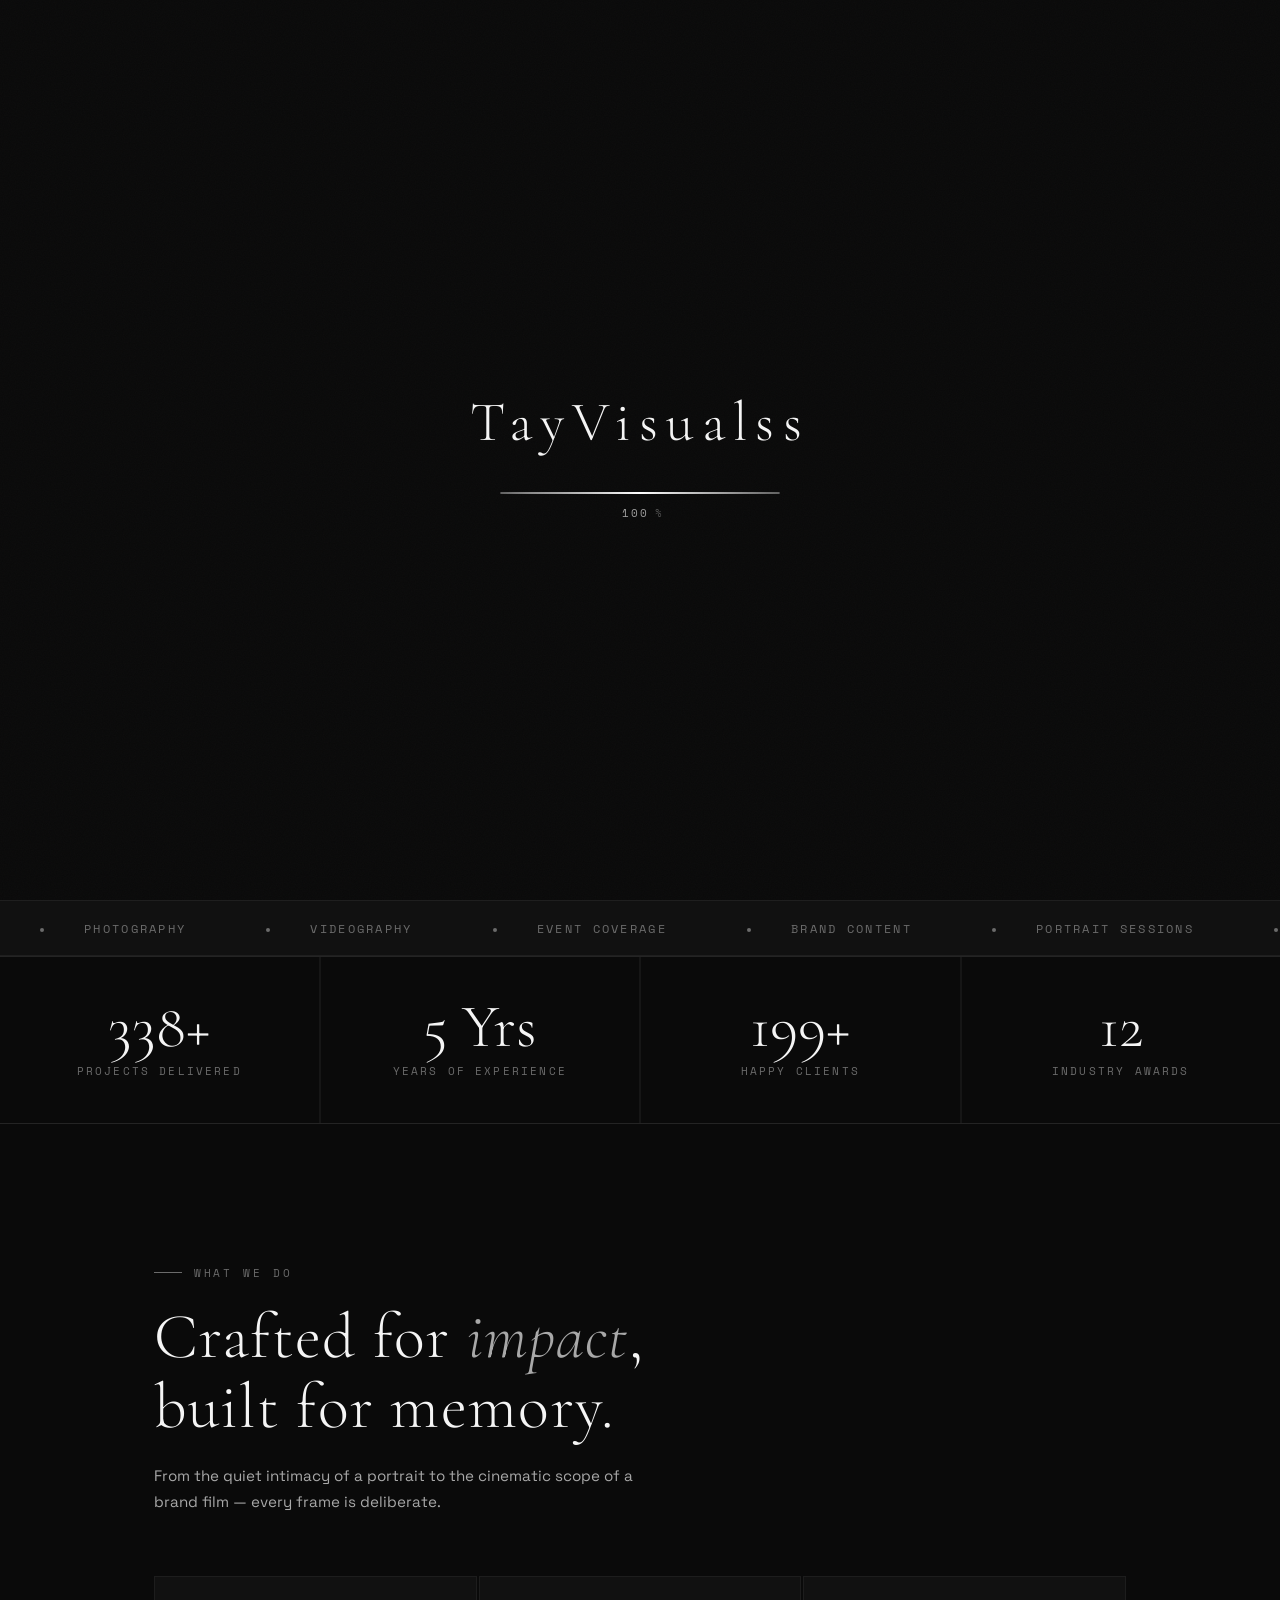
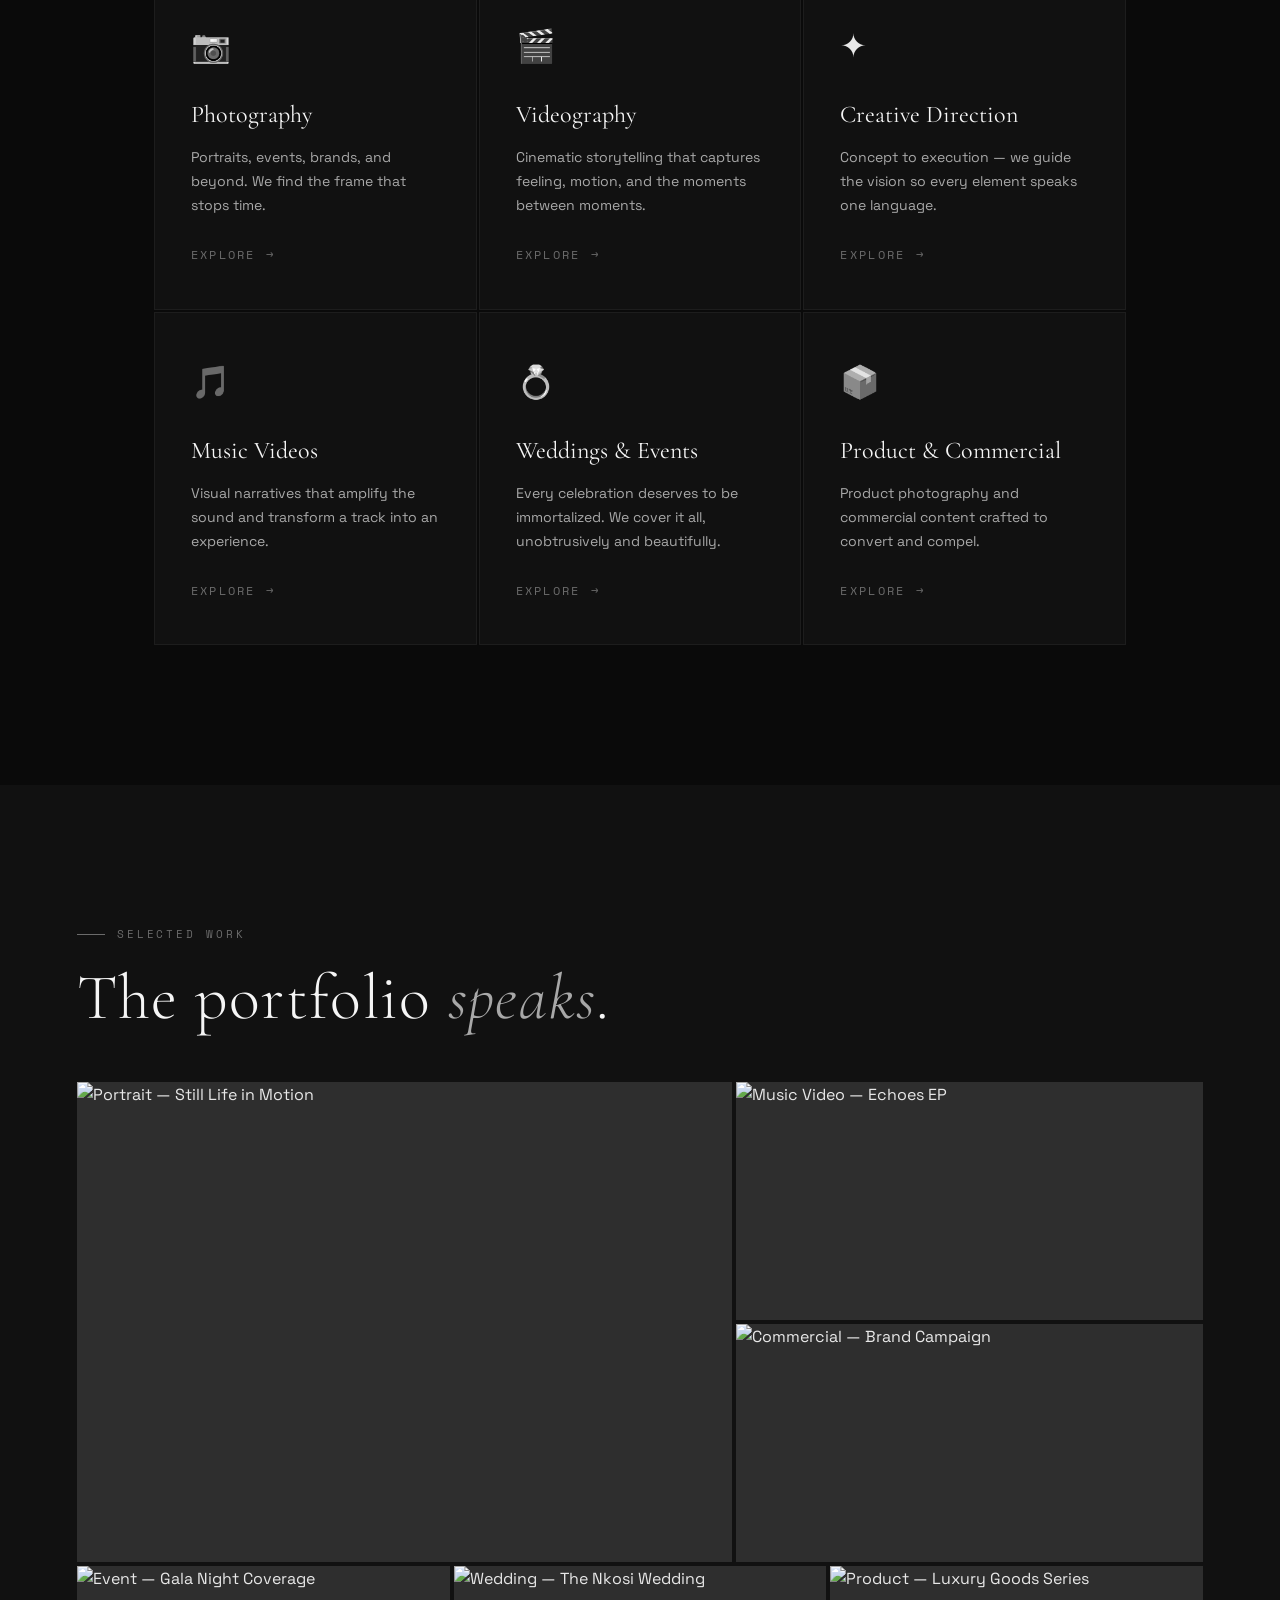
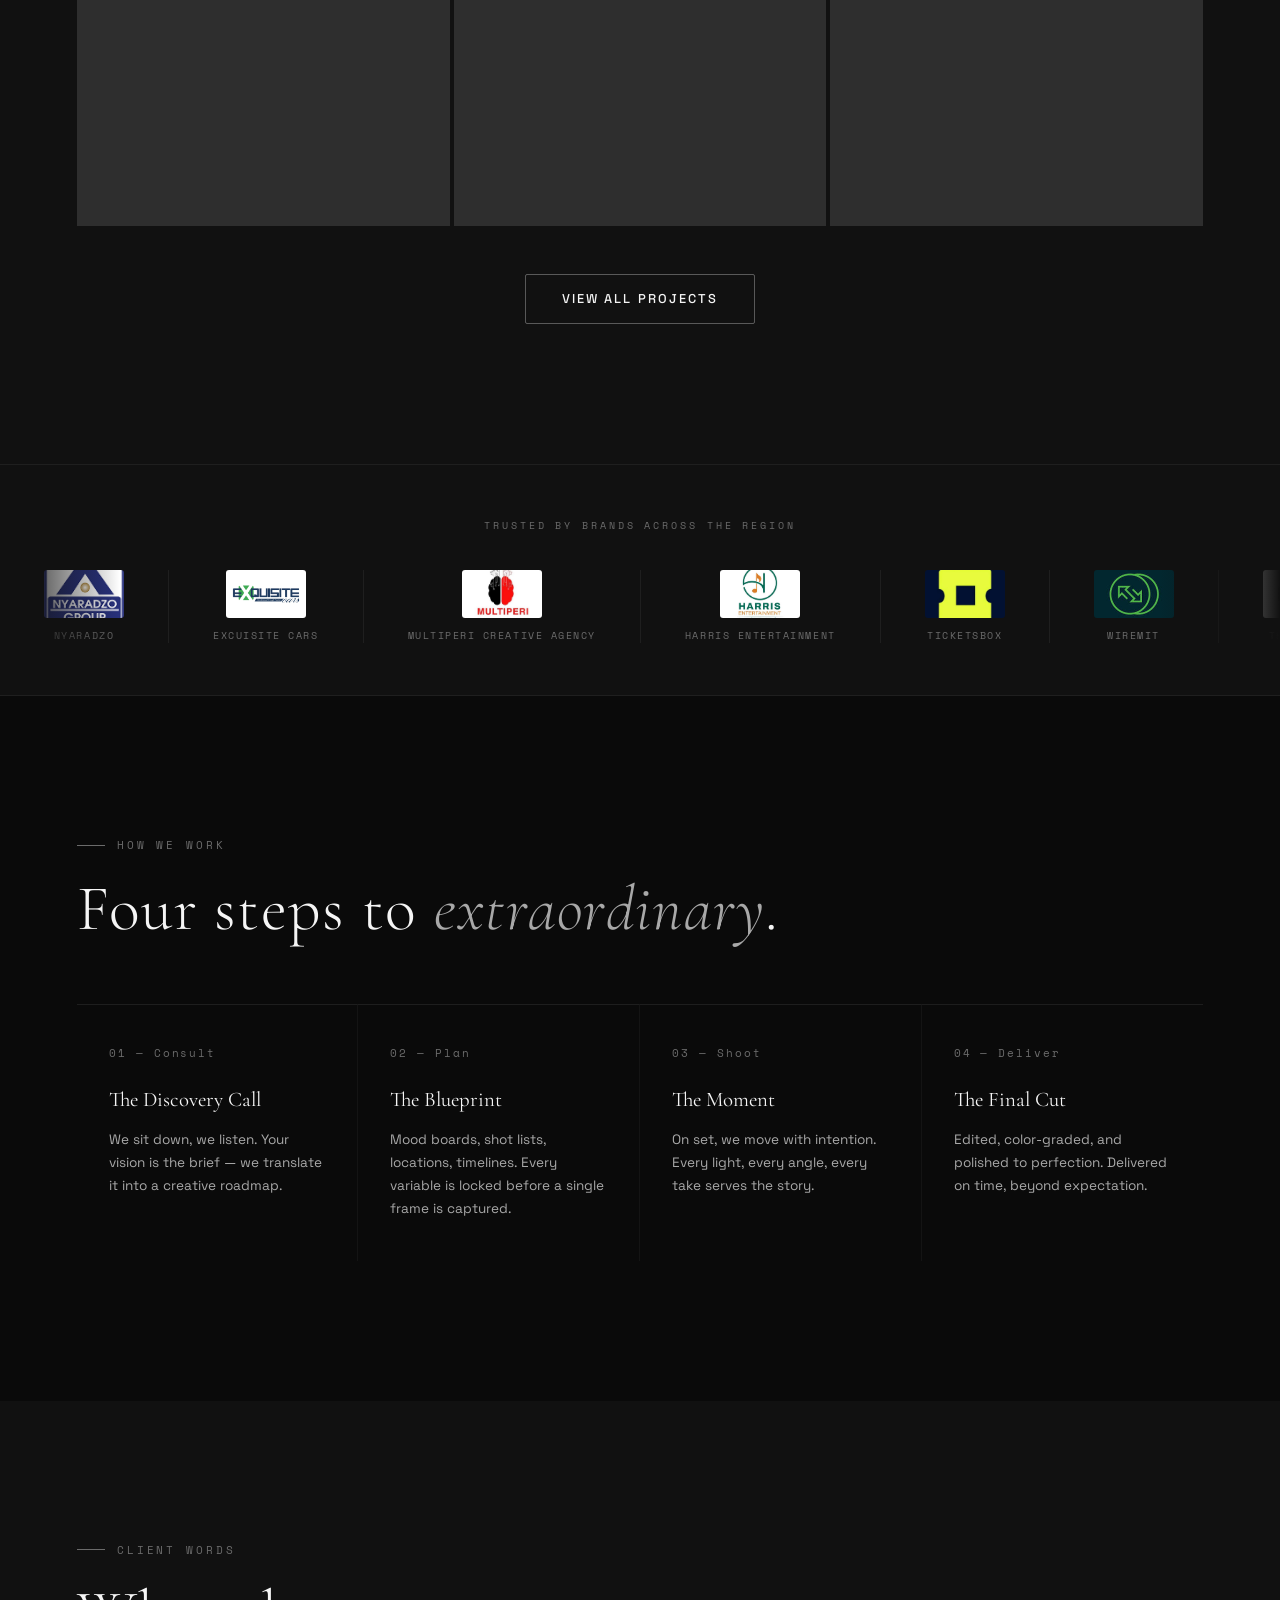
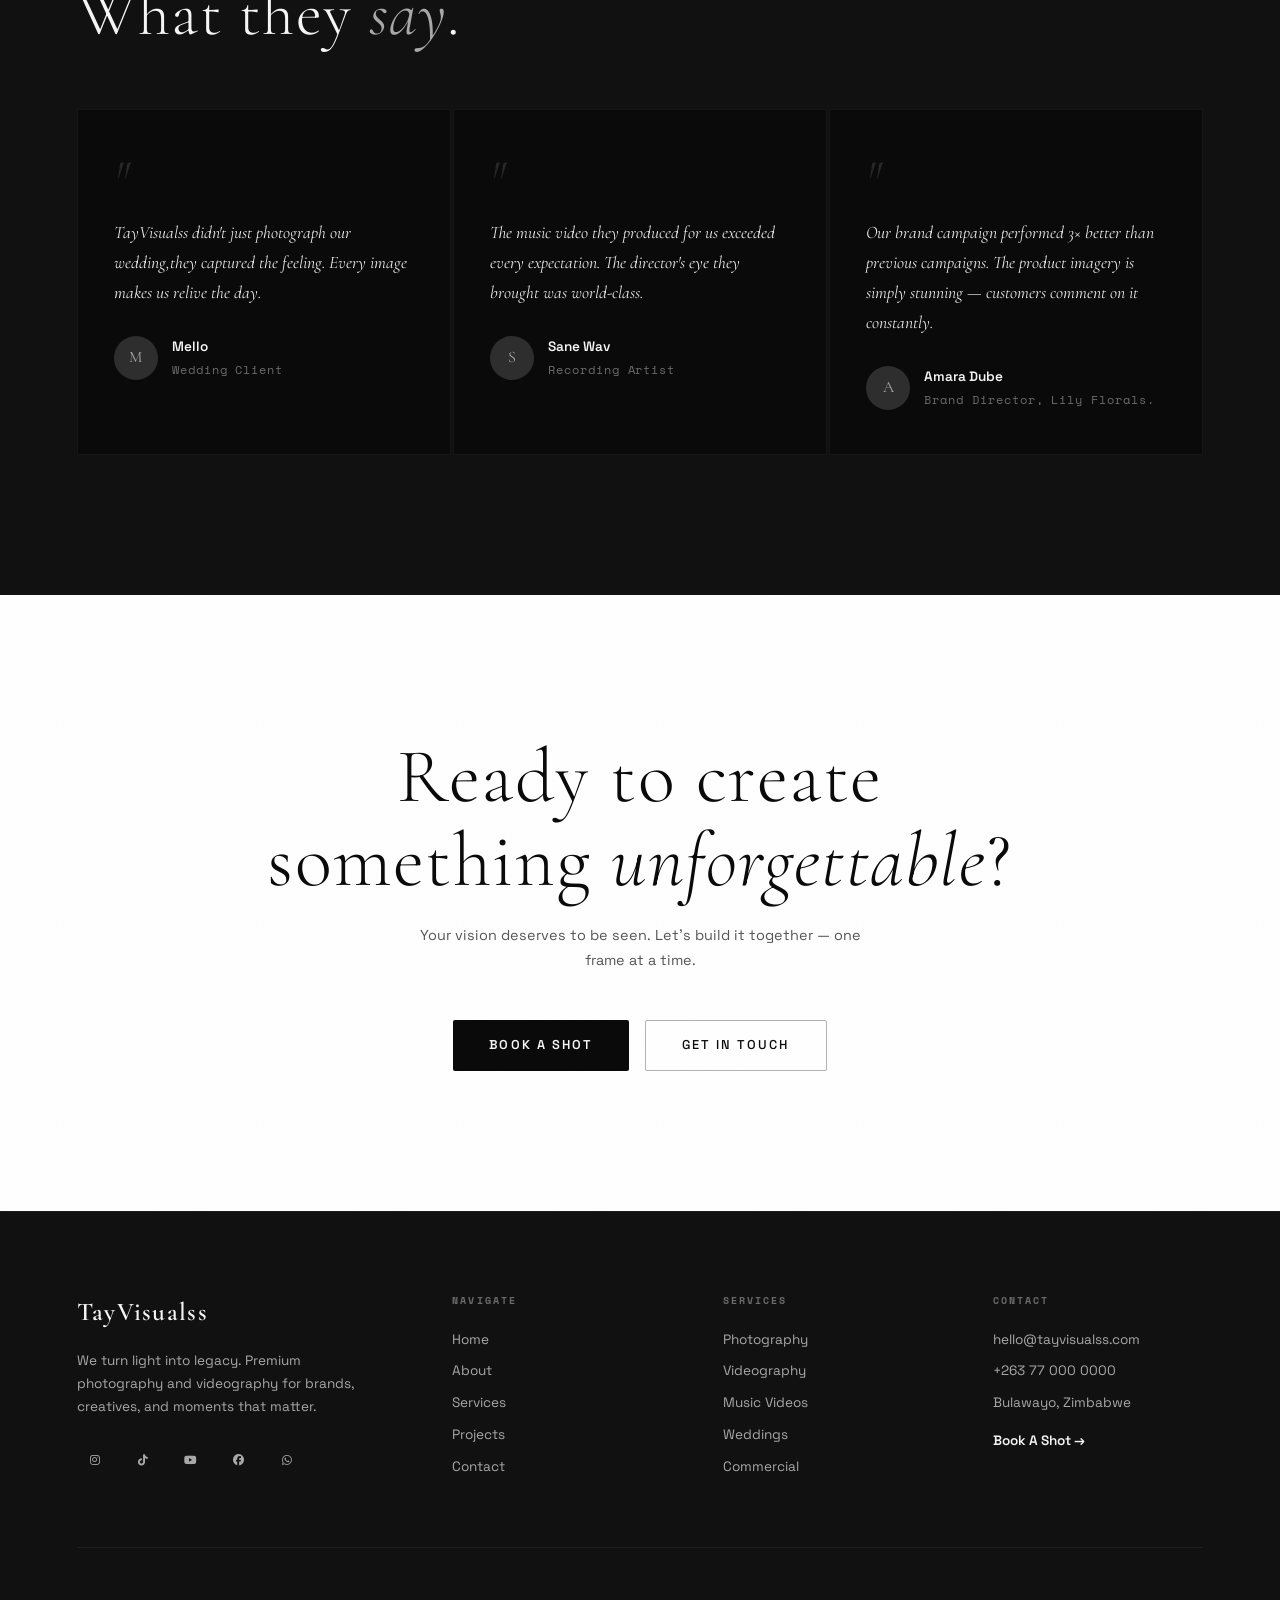
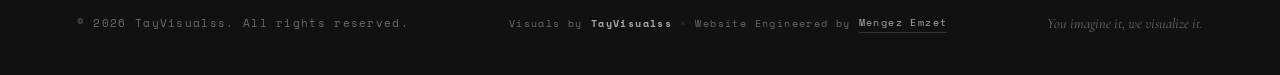
==== tayvisualss/index.html @ 7492e8b9 "Initial Website Upload" ====
<!DOCTYPE html>
<html lang="en">
<head>
  <meta charset="UTF-8" />
  <meta name="viewport" content="width=device-width, initial-scale=1.0, maximum-scale=1.0, user-scalable=no" />
  <meta name="description" content="TayVisualss — Premium photography & videography. We visualize the stories you imagine." />
  <title>TayVisualss — Photography & Videography</title>
  <link rel="stylesheet" href="https://cdnjs.cloudflare.com/ajax/libs/font-awesome/6.5.0/css/all.min.css" />
  <link rel="stylesheet" href="style.css">
  <link rel="icon" href="assets/logo.jpeg">
</head>
<body>

<!-- ════════════════════════════════════════════════
     PAGE LOADER
════════════════════════════════════════════════ -->
<div id="page-loader">
  <div class="loader-logo">TayVisualss</div>
  <div class="loader-bar-wrapper">
    <div class="loader-bar">
      <div class="loader-bar-progress"></div>
    </div>
    <div class="loader-percentage">
      <span id="loader-percent">0</span>%
    </div>
  </div>
</div>

<!-- PAGE TRANSITION CURTAIN -->
<div class="page-transition"></div>

<!-- ════════════════════════════════════════════════
     CUSTOM CURSOR
════════════════════════════════════════════════ -->
<div class="cursor-dot"></div>
<div class="cursor-ring"></div>

<!-- ════════════════════════════════════════════════
     MOBILE MENU OVERLAY
════════════════════════════════════════════════ -->
<div class="mobile-menu-overlay"></div>

<!-- ════════════════════════════════════════════════
     MOBILE MENU
════════════════════════════════════════════════ -->
<nav class="mobile-menu">
  <ul class="mobile-nav-links">
    <li><a class="mobile-nav-link" href="index.html" data-page="home">Home</a></li>
    <li><a class="mobile-nav-link" href="about.html" data-page="about">About</a></li>
    <li><a class="mobile-nav-link" href="services.html" data-page="services">Services</a></li>
    <li><a class="mobile-nav-link" href="projects.html" data-page="projects">Projects</a></li>
    <li><a class="mobile-nav-link" href="contact.html" data-page="contact">Contact</a></li>
  </ul>
  <a class="mobile-nav-cta" href="book.html" data-page="book">Book A Shot</a>
  <p class="mobile-menu-footer">© 2026 TayVisualss</p>
</nav>

<!-- ════════════════════════════════════════════════
     NAVBAR
════════════════════════════════════════════════ -->
<header id="navbar">
  <div class="nav-inner">
    <a class="nav-brand" href="#" data-page="home">
      <!-- ─── PICTURE LOGO ────────────────────────────────── -->
      <div class="nav-logo-wrapper">
        <picture class="nav-logo-picture">
          <!-- WebP format (modern browsers) -->
          <source 
            srcset="assets/logo.jpeg" 
            type="image/webp"
          >
          <!-- PNG fallback -->
          <source 
            srcset="assets/logo.jpeg" 
            type="image/png"
          >
          <!-- SVG fallback (if you want to keep it) -->
          <img 
            src="assets/logo.jpeg" 
            alt="TayVisualss Logo" 
            class="nav-logo-img"
            width="40"
            height="40"
            loading="lazy"
          >
        </picture>
      </div>
      <span class="nav-name">TayVisualss</span>
    </a>

    <ul class="nav-links">
      <li><a class="nav-link active" href="index.html" data-page="home">Home</a></li>
      <li><a class="nav-link" href="about.html" data-page="about">About</a></li>
      <li><a class="nav-link" href="services.html" data-page="services">Services</a></li>
      <li><a class="nav-link" href="projects.html" data-page="projects">Projects</a></li>
      <li><a class="nav-link" href="contact.html" data-page="contact">Contact</a></li>
      <li><a class="nav-cta" href="book.html" data-page="book">Book A Shot</a></li>
    </ul>

    <button class="hamburger" aria-label="Menu">
      <span></span><span></span><span></span>
    </button>
  </div>
</header>

<!-- ════════════════════════════════════════════════
     PAGE: HOME
════════════════════════════════════════════════ -->
<main id="page-home" class="page active">

  <!-- HERO -->
<section class="hero">
  
  <!-- ─── VIDEO BACKGROUND ─────────────────────────── -->
  <div class="hero-video-bg">
    <video 
      autoplay 
      muted 
      loop 
      playsinline 
      preload="auto"
      poster="assets/hero-poster.jpg"
    >
      <source src="assets/hero-video.mp4" type="video/mp4">
      <source src="assets/hero-video.mp4" type="video/webm">
      <!-- Fallback message if video fails -->
      <p>Your browser doesn't support HTML5 video.</p>
    </video>
    <div class="hero-overlay"></div>
  </div>

  <!-- ─── CANVAS FALLBACK (hidden by default) ──────── -->
  <div class="hero-canvas-bg" style="display:none;">
    <canvas id="hero-canvas"></canvas>
  </div>

  <!-- ─── HERO CONTENT ──────────────────────────────── -->
  <div class="hero-content">
    <h1 class="hero-title hero-animate" style="opacity:0;transform:translateY(-30px);transition:opacity 0.9s cubic-bezier(.16,1,.3,1),transform 0.9s cubic-bezier(.16,1,.3,1)">
      TayVisualss
    </h1>

    <div class="hero-spacer hero-animate" style="opacity:0;transition:opacity 1s ease 0.3s">
      <div class="hero-spacer-line"></div>
    </div>

    <p class="hero-tagline hero-animate" style="opacity:0;transform:translateY(20px);transition:opacity 0.9s cubic-bezier(.16,1,.3,1) 0.45s,transform 0.9s cubic-bezier(.16,1,.3,1) 0.45s">
      You imagine it, we visualize it.
    </p>

    <p class="hero-sub hero-animate" style="opacity:0;transition:opacity 0.9s ease 0.6s">
      Photography · Videography · Creative Direction
    </p>

    <div class="hero-cta-group hero-animate" style="opacity:0;transform:translateY(16px);transition:opacity 0.9s ease 0.75s,transform 0.9s ease 0.75s">
      <a class="btn-primary" href="#" data-page="book">
        <span>Book A Shot</span>
        <span>→</span>
      </a>
      <a class="btn-secondary" href="#" data-page="projects">View Work</a>
    </div>
  </div>
</section>


  <!-- TICKER -->
  <div class="ticker-wrap">
    <div class="ticker-track">
      <span class="ticker-item"><span class="dot"></span>Photography</span>
      <span class="ticker-item"><span class="dot"></span>Videography</span>
      <span class="ticker-item"><span class="dot"></span>Event Coverage</span>
      <span class="ticker-item"><span class="dot"></span>Brand Content</span>
      <span class="ticker-item"><span class="dot"></span>Portrait Sessions</span>
      <span class="ticker-item"><span class="dot"></span>Commercial Shoots</span>
      <span class="ticker-item"><span class="dot"></span>Wedding Films</span>
      <span class="ticker-item"><span class="dot"></span>Music Videos</span>
      <span class="ticker-item"><span class="dot"></span>Documentary</span>
      <span class="ticker-item"><span class="dot"></span>Product Photography</span>
    </div>
  </div>

  <!-- STATS -->
  <div class="stats-strip">
    <div class="stat-item reveal from-bottom">
      <span class="stat-number" data-count="340" data-suffix="+">0</span>
      <span class="stat-label">Projects Delivered</span>
    </div>
    <div class="stat-item reveal from-bottom reveal-delay-1">
      <span class="stat-number" data-count="5" data-suffix=" Yrs">0</span>
      <span class="stat-label">Years of Experience</span>
    </div>
    <div class="stat-item reveal from-bottom reveal-delay-2">
      <span class="stat-number" data-count="200" data-suffix="+">0</span>
      <span class="stat-label">Happy Clients</span>
    </div>
    <div class="stat-item reveal from-bottom reveal-delay-3">
      <span class="stat-number" data-count="12" data-suffix="">0</span>
      <span class="stat-label">Industry Awards</span>
    </div>
  </div>

  <!-- SERVICES PREVIEW -->
  <div class="section-full" style="background:var(--black);padding-top:var(--section-pad);padding-bottom:var(--section-pad)">
    <div class="section" style="padding-top:0;padding-bottom:0">
      <div class="reveal from-left">
        <span class="section-label">What We Do</span>
        <h2 class="section-title">Crafted for <em>impact</em>,<br>built for memory.</h2>
        <p class="section-desc">From the quiet intimacy of a portrait to the cinematic scope of a brand film — every frame is deliberate.</p>
      </div>

      <div class="services-preview-grid" style="margin-top:60px">
        <div class="service-card reveal from-left">
          <span class="service-card-icon">📷</span>
          <h3 class="service-card-title">Photography</h3>
          <p class="service-card-desc">Portraits, events, brands, and beyond. We find the frame that stops time.</p>
          <a href="services.html"><div class="service-card-arrow">Explore <span>→</span></div></a>
        </div>
        <div class="service-card reveal from-bottom reveal-delay-1">
          <span class="service-card-icon">🎬</span>
          <h3 class="service-card-title">Videography</h3>
          <p class="service-card-desc">Cinematic storytelling that captures feeling, motion, and the moments between moments.</p>
          <a href="services.html"><div class="service-card-arrow">Explore <span>→</span></div></a>
        </div>
        <div class="service-card reveal from-right reveal-delay-2">
          <span class="service-card-icon">✦</span>
          <h3 class="service-card-title">Creative Direction</h3>
          <p class="service-card-desc">Concept to execution — we guide the vision so every element speaks one language.</p>
          <a href="services.html"><div class="service-card-arrow">Explore <span>→</span></div></a>
        </div>
        <div class="service-card reveal from-left reveal-delay-1">
          <span class="service-card-icon">🎵</span>
          <h3 class="service-card-title">Music Videos</h3>
          <p class="service-card-desc">Visual narratives that amplify the sound and transform a track into an experience.</p>
          <a href="services.html"><div class="service-card-arrow">Explore <span>→</span></div></a>
        </div>
        <div class="service-card reveal from-bottom reveal-delay-2">
          <span class="service-card-icon">💍</span>
          <h3 class="service-card-title">Weddings & Events</h3>
          <p class="service-card-desc">Every celebration deserves to be immortalized. We cover it all, unobtrusively and beautifully.</p>
          <a href="services.html"><div class="service-card-arrow">Explore <span>→</span></div></a>
        </div>
        <div class="service-card reveal from-right reveal-delay-3">
          <span class="service-card-icon">📦</span>
          <h3 class="service-card-title">Product & Commercial</h3>
          <p class="service-card-desc">Product photography and commercial content crafted to convert and compel.</p>
          <div class="service-card-arrow">Explore <span>→</span></div>
        </div>
      </div>
    </div>
  </div>



  <div class="section-full" style="padding:var(--section-pad) clamp(20px,6vw,80px);background:var(--off-black)">
    <div style="max-width:1400px;margin:0 auto">
      <div class="reveal from-left">
        <span class="section-label">Selected Work</span>
        <h2 class="section-title">The portfolio <em>speaks</em>.</h2>
      </div>
      <div class="work-grid reveal from-bottom" style="margin-top:48px">
 
        <!-- 1 — LARGE hero item: Portrait -->
        <div class="work-item">
          <img
            class="work-img"
            src="https://images.unsplash.com/photo-1531746020798-e6953c6e8e04?w=1200&q=80&auto=format&fit=crop"
            alt="Portrait — Still Life in Motion"
            loading="lazy"
          />
          <div class="work-item-overlay"></div>
          <div class="work-item-info">
            <div class="work-item-cat">Portrait · 2024</div>
            <div class="work-item-title">Still Life in Motion</div>
          </div>
        </div>
 
        <!-- 2 — Music / cinematic mood -->
        <div class="work-item">
          <img
            class="work-img"
            src="https://images.unsplash.com/photo-1493225457124-a3eb161ffa5f?w=900&q=80&auto=format&fit=crop"
            alt="Music Video — Echoes EP"
            loading="lazy"
          />
          <div class="work-item-overlay"></div>
          <div class="work-item-info">
            <div class="work-item-cat">Music Video · 2024</div>
            <div class="work-item-title">Echoes EP</div>
          </div>
        </div>
 
        <!-- 3 — Commercial / fashion -->
        <div class="work-item">
          <img
            class="work-img"
            src="https://images.unsplash.com/photo-1558618666-fcd25c85cd64?w=900&q=80&auto=format&fit=crop"
            alt="Commercial — Brand Campaign"
            loading="lazy"
          />
          <div class="work-item-overlay"></div>
          <div class="work-item-info">
            <div class="work-item-cat">Commercial · 2024</div>
            <div class="work-item-title">Brand Campaign</div>
          </div>
        </div>
 
        <!-- 4 — Event / gala -->
        <div class="work-item">
          <img
            class="work-img"
            src="https://images.unsplash.com/photo-1540575467063-178a50c2df87?w=900&q=80&auto=format&fit=crop"
            alt="Event — Gala Night Coverage"
            loading="lazy"
          />
          <div class="work-item-overlay"></div>
          <div class="work-item-info">
            <div class="work-item-cat">Event · 2024</div>
            <div class="work-item-title">Gala Night Coverage</div>
          </div>
        </div>
 
        <!-- 5 — Wedding -->
        <div class="work-item">
          <img
            class="work-img"
            src="https://images.unsplash.com/photo-1519741497674-611481863552?w=900&q=80&auto=format&fit=crop"
            alt="Wedding — The Nkosi Wedding"
            loading="lazy"
          />
          <div class="work-item-overlay"></div>
          <div class="work-item-info">
            <div class="work-item-cat">Wedding · 2024</div>
            <div class="work-item-title">The Nkosi Wedding</div>
          </div>
        </div>
 
        <!-- 6 — Product / luxury -->
        <div class="work-item">
          <img
            class="work-img"
            src="https://images.unsplash.com/photo-1523275335684-37898b6baf30?w=900&q=80&auto=format&fit=crop"
            alt="Product — Luxury Goods Series"
            loading="lazy"
          />
          <div class="work-item-overlay"></div>
          <div class="work-item-info">
            <div class="work-item-cat">Product · 2025</div>
            <div class="work-item-title">Luxury Goods Series</div>
          </div>
        </div>
 
      </div>
      <div style="text-align:center;margin-top:48px" class="reveal from-bottom">
        <a class="btn-secondary" href="#" data-page="projects">View All Projects</a>
      </div>
    </div>
  </div>

    <!-- BRANDS TICKER -->
    <div class="brands-section">
      <div class="brands-label reveal from-top">Trusted by brands across the region</div>
      <div class="brands-ticker-wrap">
        <!-- fade edges -->
        <div class="brands-fade brands-fade-left"></div>
        <div class="brands-fade brands-fade-right"></div>
        <div class="brands-ticker-track" id="brands-track">
          <!-- Brand 1 -->
          <div class="brand-item">
            <img src="images/nyaradzo.png" alt="Brand 1" class="brand-img" />
            <span class="brand-name">NYARADZO</span>
          </div>
          <!-- Brand 2 -->
          <div class="brand-item">
            <img src="images/excuisite.png" alt="Brand 2" class="brand-img" />
            <span class="brand-name">EXCUISITE CARS</span>
          </div>
          <!-- Brand 3 -->
          <div class="brand-item">
            <img src="images/multiperi.jpeg" alt="Brand 3" class="brand-img" />
            <span class="brand-name">MULTIPERI CREATIVE AGENCY</span>
          </div>
          <!-- Brand 4 -->
          <div class="brand-item">
            <img src="images/harris.jpeg" alt="Brand 4" class="brand-img" />
            <span class="brand-name">HARRIS ENTERTAINMENT</span>
          </div>
          <!-- Brand 5 -->
          <div class="brand-item">
            <img src="images/ticketsbox.jpeg" alt="Brand 5" class="brand-img" />
            <span class="brand-name">TICKETSBOX</span>
          </div>
          <!-- Brand 6 -->
          <div class="brand-item">
            <img src="images/wiremit.jpeg" alt="Brand 6" class="brand-img" />
            <span class="brand-name">WIREMIT</span>
          </div>
          <!-- Brand 7 -->
          <div class="brand-item">
            <img src="images/milli.png" alt="Brand 7" class="brand-img" />
            <span class="brand-name">THE MILLI</span>
          </div>
          <!-- Brand 8 -->
          <div class="brand-item">
            <img src="images/ja dijo.jpeg" alt="Brand 8" class="brand-img" />
            <span class="brand-name">JA'DIJO</span>
          </div>
          <!-- Duplicate set for seamless loop -->
          <div class="brand-item">
            <img src="images/nyaradzo.png" alt="Brand 1" class="brand-img" />
            <span class="brand-name">NYARADZO</span>
          </div>
          <div class="brand-item">
            <img src="images/excuisite.png" alt="Brand 2" class="brand-img" />
            <span class="brand-name">EXCUISITE CARS</span>
          </div>
          <div class="brand-item">
            <img src="images/multiperi.jpeg" alt="Brand 3" class="brand-img" />
            <span class="brand-name">MULTIPERI CREATIVE AGENCY</span>
          </div>
          <div class="brand-item">
            <img src="images/harris.jpeg" alt="Brand 4" class="brand-img" />
            <span class="brand-name">HARRIS ENTERTAINMENT</span>
          </div>
          <div class="brand-item">
            <img src="images/ticketsbox.jpeg" alt="Brand 5" class="brand-img" />
            <span class="brand-name">TICKETSBOX</span>
          </div>
          <div class="brand-item">
            <img src="images/wiremit.jpeg" alt="Brand 6" class="brand-img" />
            <span class="brand-name">WIREMIT</span>
          </div>
          <div class="brand-item">
            <img src="images/milli.png" alt="Brand 7" class="brand-img" />
            <span class="brand-name">THE MILLI</span>
          </div>
          <div class="brand-item">
            <img src="images/ja dijo.jpeg" alt="Brand 8" class="brand-img" />
            <span class="brand-name">JA'DIJO</span>
          </div>
        </div>
      </div>
    </div>

  <!-- PROCESS -->
  <div class="section-full" style="background:var(--black);padding:var(--section-pad) clamp(20px,6vw,80px)">
    <div style="max-width:1400px;margin:0 auto">
      <div class="reveal from-top">
        <span class="section-label">How We Work</span>
        <h2 class="section-title">Four steps to <em>extraordinary</em>.</h2>
      </div>
      <div class="process-steps reveal from-bottom">
        <div class="process-step">
          <div class="process-step-num">01 — Consult</div>
          <h4 class="process-step-title">The Discovery Call</h4>
          <p class="process-step-desc">We sit down, we listen. Your vision is the brief — we translate it into a creative roadmap.</p>
        </div>
        <div class="process-step">
          <div class="process-step-num">02 — Plan</div>
          <h4 class="process-step-title">The Blueprint</h4>
          <p class="process-step-desc">Mood boards, shot lists, locations, timelines. Every variable is locked before a single frame is captured.</p>
        </div>
        <div class="process-step">
          <div class="process-step-num">03 — Shoot</div>
          <h4 class="process-step-title">The Moment</h4>
          <p class="process-step-desc">On set, we move with intention. Every light, every angle, every take serves the story.</p>
        </div>
        <div class="process-step">
          <div class="process-step-num">04 — Deliver</div>
          <h4 class="process-step-title">The Final Cut</h4>
          <p class="process-step-desc">Edited, color-graded, and polished to perfection. Delivered on time, beyond expectation.</p>
        </div>
      </div>
    </div>
  </div>

  <!-- TESTIMONIALS -->
  <div class="section-full testimonials-section" style="padding:var(--section-pad) clamp(20px,6vw,80px)">
    <div style="max-width:1400px;margin:0 auto">
      <div class="reveal from-right">
        <span class="section-label">Client Words</span>
        <h2 class="section-title">What they <em>say</em>.</h2>
      </div>
      <div class="testimonials-grid">
        <div class="testimonial-card reveal from-left">
          <div class="testimonial-quote">"</div>
          <p class="testimonial-text">TayVisualss didn't just photograph our wedding,they captured the feeling. Every image makes us relive the day.</p>
          <div class="testimonial-author">
            <div class="testimonial-avatar">M</div>
            <div>
              <div class="testimonial-name">Mello</div>
              <div class="testimonial-role">Wedding Client</div>
            </div>
          </div>
        </div>
        <div class="testimonial-card reveal from-bottom reveal-delay-2">
          <div class="testimonial-quote">"</div>
          <p class="testimonial-text">The music video they produced for us exceeded every expectation. The director's eye they brought was world-class.</p>
          <div class="testimonial-author">
            <div class="testimonial-avatar">S</div>
            <div>
              <div class="testimonial-name">Sane Wav</div>
              <div class="testimonial-role">Recording Artist</div>
            </div>
          </div>
        </div>
        <div class="testimonial-card reveal from-right reveal-delay-1">
          <div class="testimonial-quote">"</div>
          <p class="testimonial-text">Our brand campaign performed 3× better than previous campaigns. The product imagery is simply stunning — customers comment on it constantly.</p>
          <div class="testimonial-author">
            <div class="testimonial-avatar">A</div>
            <div>
              <div class="testimonial-name">Amara Dube</div>
              <div class="testimonial-role">Brand Director, Lily Florals.</div>
            </div>
          </div>
        </div>
      </div>
    </div>
  </div>

  <!-- HOME CTA BAND -->
  <div class="cta-band">
    <div class="cta-band-grain"></div>
    <h2 class="cta-band-title reveal from-bottom">Ready to create something <em>unforgettable</em>?</h2>
    <p class="cta-band-sub reveal from-bottom reveal-delay-2">Your vision deserves to be seen. Let's build it together — one frame at a time.</p>
    <div class="cta-band-actions reveal from-bottom reveal-delay-3">
      <a class="btn-dark" href="#" data-page="book">Book A Shot</a>
      <a class="btn-outline-dark" href="#" data-page="contact">Get In Touch</a>
    </div>
  </div>

</main>

<!-- ════════════════════════════════════════════════
     FOOTER (shown on all pages)
════════════════════════════════════════════════ -->
<footer>
  <div class="footer-inner">
    <div class="footer-top">
      <div class="footer-brand">
        <span class="nav-name">TayVisualss</span>
        <p>We turn light into legacy. Premium photography and videography for brands, creatives, and moments that matter.</p>
        <div class="footer-social">
          <a href="#" title="Instagram"><i class="fa-brands fa-instagram"></i></a>
          <a href="#" title="TikTok"><i class="fa-brands fa-tiktok"></i></a>
          <a href="#" title="YouTube"><i class="fa-brands fa-youtube"></i></a>
          <a href="#" title="Facebook"><i class="fa-brands fa-facebook"></i></a>
          <a href="#" title="WhatsApp"><i class="fa-brands fa-whatsapp"></i></a>
        </div>
      </div>
 
      <div class="footer-col">
        <h5>Navigate</h5>
        <a href="#" data-page="home">Home</a>
        <a href="#" data-page="about">About</a>
        <a href="#" data-page="services">Services</a>
        <a href="#" data-page="projects">Projects</a>
        <a href="#" data-page="contact">Contact</a>
      </div>
 
      <div class="footer-col">
        <h5>Services</h5>
        <a href="#" data-page="services">Photography</a>
        <a href="#" data-page="services">Videography</a>
        <a href="#" data-page="services">Music Videos</a>
        <a href="#" data-page="services">Weddings</a>
        <a href="#" data-page="services">Commercial</a>
      </div>
 
      <div class="footer-col">
        <h5>Contact</h5>
        <a href="mailto:hello@tayvisualss.com">hello@tayvisualss.com</a>
        <a href="#">+263 77 000 0000</a>
        <a href="#">Bulawayo, Zimbabwe</a>
        <a href="#" data-page="book" style="margin-top:16px;color:var(--white);font-weight:600">Book A Shot →</a>
      </div>
    </div>
 
    <div class="footer-bottom">
      <p class="footer-copy">© 2026 TayVisualss. All rights reserved.</p>
      <p class="footer-credit">
        Visuals by <span class="footer-credit-brand">TayVisualss</span>
        <span class="footer-credit-divider">×</span>
        Website Engineered by <a href="https://mengezdev.com" target="_blank" rel="noopener" class="footer-credit-link">Mengez Emzet</a>
      </p>
      <p class="footer-tagline">You imagine it, we visualize it.</p>
    </div>
  </div>
</footer>

<script src="script.js"></script>
</body>
</html>
---- tayvisualss/style.css ----
/* ===================================================
   TayVisualss — style.css
   Black & White Cinematic Design System
   =================================================== */

/* ─── FONTS ─────────────────────────────────────── */
@import url('https://fonts.googleapis.com/css2?family=Cormorant+Garamond:ital,wght@0,300;0,400;0,600;1,300;1,400&family=Space+Grotesk:wght@300;400;500;600;700&family=Space+Mono:ital,wght@0,400;0,700;1,400&display=swap');

/* ─── CUSTOM PROPERTIES ─────────────────────────── */
:root {
  --black: #0a0a0a;
  --off-black: #111111;
  --dark-grey: #1a1a1a;
  --mid-grey: #2e2e2e;
  --light-grey: #6b6b6b;
  --silver: #a8a8a8;
  --off-white: #e8e8e8;
  --white: #f5f5f5;
  --pure-white: #ffffff;

  --font-display: 'Cormorant Garamond', serif;
  --font-body: 'Space Grotesk', sans-serif;
  --font-mono: 'Space Mono', monospace;

  --transition: 0.4s cubic-bezier(0.16, 1, 0.3, 1);
  --transition-fast: 0.2s cubic-bezier(0.16, 1, 0.3, 1);
  --transition-slow: 0.8s cubic-bezier(0.16, 1, 0.3, 1);

  --nav-height: 76px;
  --section-pad: clamp(80px, 12vw, 140px);
}

/* ─── RESET ─────────────────────────────────────── */
*, *::before, *::after { box-sizing: border-box; margin: 0; padding: 0; }
html { scroll-behavior: smooth; font-size: 16px; }
body {
  background: var(--black);
  color: var(--off-white);
  font-family: var(--font-body);
  font-weight: 400;
  line-height: 1.6;
  overflow-x: hidden;
  -webkit-font-smoothing: antialiased;
}
img, video { display: block; max-width: 100%; }
a { text-decoration: none; color: inherit; }
ul { list-style: none; }
button { cursor: pointer; border: none; background: none; font-family: inherit; }

/* ─── SCROLLBAR ──────────────────────────────────── */
::-webkit-scrollbar { width: 4px; }
::-webkit-scrollbar-track { background: var(--black); }
::-webkit-scrollbar-thumb { background: var(--mid-grey); border-radius: 2px; }
::-webkit-scrollbar-thumb:hover { background: var(--silver); }

/* ─── SELECTION ──────────────────────────────────── */
::selection { background: var(--white); color: var(--black); }

/* ─── PAGE LOADER ────────────────────────────────────── */
#page-loader {
  position: fixed;
  inset: 0;
  background: var(--black);
  z-index: 9999;
  display: flex;
  align-items: center;
  justify-content: center;
  flex-direction: column;
  gap: 24px;
  transition: opacity 0.8s ease, visibility 0.8s ease;
}

#page-loader.hidden {
  opacity: 0;
  visibility: hidden;
  pointer-events: none;
}

/* ─── LOADER LOGO ────────────────────────────────────── */
.loader-logo {
  font-family: var(--font-display);
  font-size: clamp(2rem, 5vw, 3.5rem);
  font-weight: 300;
  letter-spacing: 0.15em;
  color: var(--white);
  opacity: 0;
  animation: loaderFade 0.6s ease 0.2s forwards;
}

/* ─── LOADER BAR WRAPPER ────────────────────────────── */
.loader-bar-wrapper {
  width: 280px;
  max-width: 80vw;
  display: flex;
  flex-direction: column;
  gap: 10px;
  align-items: center;
}

/* ─── LOADER BAR ─────────────────────────────────────── */
.loader-bar {
  width: 100%;
  height: 2px;
  background: rgba(255, 255, 255, 0.08);
  border-radius: 4px;
  position: relative;
  overflow: hidden;
}

/* ─── LOADER BAR PROGRESS ───────────────────────────── */
.loader-bar-progress {
  position: absolute;
  top: 0;
  left: 0;
  height: 100%;
  width: 0%;
  background: linear-gradient(90deg, 
    rgba(255, 255, 255, 0.3) 0%,
    #ffffff 50%,
    rgba(255, 255, 255, 0.3) 100%
  );
  border-radius: 4px;
  animation: loaderProgress 2s cubic-bezier(0.16, 1, 0.3, 1) 0.3s forwards;
}

/* ─── LOADER PERCENTAGE ──────────────────────────────── */
.loader-percentage {
  font-family: var(--font-mono);
  font-size: 0.7rem;
  letter-spacing: 0.2em;
  color: rgba(255, 255, 255, 0.3);
  opacity: 0;
  animation: loaderFade 0.6s ease 0.8s forwards;
}

.loader-percentage span {
  display: inline-block;
  min-width: 40px;
  text-align: center;
  color: rgba(255, 255, 255, 0.6);
  font-weight: 500;
}

/* ─── ANIMATIONS ──────────────────────────────────────── */
@keyframes loaderFade {
  to { opacity: 1; }
}

@keyframes loaderProgress {
  0% { width: 0%; }
  10% { width: 8%; }
  30% { width: 25%; }
  50% { width: 45%; }
  65% { width: 62%; }
  80% { width: 78%; }
  92% { width: 92%; }
  100% { width: 100%; }
}

/* ─── PULSING GLOW EFFECT ────────────────────────────── */
.loader-bar::before {
  content: '';
  position: absolute;
  top: -4px;
  left: 0;
  width: 60px;
  height: 10px;
  background: radial-gradient(ellipse at center, rgba(255,255,255,0.15) 0%, transparent 70%);
  border-radius: 50%;
  filter: blur(4px);
  animation: loaderGlow 2s ease-in-out infinite;
}

@keyframes loaderGlow {
  0%, 100% { 
    opacity: 0;
    transform: translateX(0);
  }
  50% { 
    opacity: 1;
    transform: translateX(220px);
  }
}

/* ─── CURSOR ─────────────────────────────────────── */
.cursor-dot, .cursor-ring {
  position: fixed;
  border-radius: 50%;
  pointer-events: none;
  z-index: 9998;
  transition: opacity 0.3s ease;
}
.cursor-dot {
  width: 6px; height: 6px;
  background: var(--white);
  transform: translate(-50%, -50%);
  top: 0; left: 0;
}
.cursor-ring {
  width: 36px; height: 36px;
  border: 1px solid rgba(245,245,245,0.5);
  transform: translate(-50%, -50%);
  top: 0; left: 0;
  transition: width 0.3s ease, height 0.3s ease, border-color 0.3s ease;
}
.cursor-ring.hover {
  width: 56px; height: 56px;
  border-color: var(--white);
}
@media (hover: none) { .cursor-dot, .cursor-ring { display: none; } }

/* ─── NAVIGATION ─────────────────────────────────── */
#navbar {
  position: fixed;
  top: 0; left: 0; right: 0;
  height: var(--nav-height);
  z-index: 1000;
  display: flex;
  align-items: center;
  padding: 0 clamp(20px, 5vw, 60px);
  transition: background var(--transition), backdrop-filter var(--transition), border-bottom var(--transition);
}
#navbar.scrolled {
  background: rgba(10,10,10,0.92);
  backdrop-filter: blur(20px);
  -webkit-backdrop-filter: blur(20px);
  border-bottom: 1px solid rgba(255,255,255,0.06);
}
.nav-inner {
  display: flex;
  align-items: center;
  justify-content: space-between;
  width: 100%;
  max-width: 1400px;
  margin: 0 auto;
}
.nav-brand {
  display: flex;
  align-items: center;
  gap: 12px;
}
.nav-logo-img {
  width: 40px; height: 40px;
  border-radius: 50%;
  object-fit: cover;
  border: 1px solid rgba(255,255,255,0.2);
  background: var(--mid-grey);
  display: flex;
  align-items: center;
  justify-content: center;
  overflow: hidden;
  flex-shrink: 0;
}
.nav-logo-svg {
  width: 40px; height: 40px;
  flex-shrink: 0;
}
.nav-name {
  font-family: var(--font-display);
  font-size: 1.4rem;
  font-weight: 600;
  letter-spacing: 0.05em;
  color: var(--white);
  white-space: nowrap;
}
.nav-links {
  display: flex;
  align-items: center;
  gap: clamp(24px, 3vw, 44px);
}
.nav-link {
  font-family: var(--font-body);
  font-size: 0.82rem;
  font-weight: 500;
  letter-spacing: 0.12em;
  text-transform: uppercase;
  color: var(--silver);
  position: relative;
  transition: color var(--transition-fast);
}
.nav-link::after {
  content: '';
  position: absolute;
  bottom: -4px; left: 0;
  width: 0; height: 1px;
  background: var(--white);
  transition: width var(--transition);
}
.nav-link:hover, .nav-link.active { color: var(--white); }
.nav-link:hover::after, .nav-link.active::after { width: 100%; }
.nav-cta {
  font-family: var(--font-body);
  font-size: 0.78rem;
  font-weight: 600;
  letter-spacing: 0.14em;
  text-transform: uppercase;
  color: var(--black);
  background: var(--white);
  padding: 10px 22px;
  border-radius: 2px;
  transition: background var(--transition-fast), color var(--transition-fast), transform var(--transition-fast);
  white-space: nowrap;
}
.nav-cta:hover {
  background: var(--off-white);
  transform: translateY(-1px);
}

/* ─── HAMBURGER ──────────────────────────────────── */
.hamburger {
  display: none;
  flex-direction: column;
  gap: 5px;
  padding: 6px;
  cursor: pointer;
  z-index: 1100;
}
.hamburger span {
  display: block;
  width: 26px;
  height: 1.5px;
  background: var(--white);
  transition: transform var(--transition), opacity var(--transition), width var(--transition);
  transform-origin: left center;
}
.hamburger.open span:nth-child(1) { transform: rotate(45deg) translateY(-1px); }
.hamburger.open span:nth-child(2) { opacity: 0; width: 0; }
.hamburger.open span:nth-child(3) { transform: rotate(-45deg) translateY(1px); }

/* ─── MOBILE MENU ────────────────────────────────── */
.mobile-menu {
  position: fixed;
  top: 0; left: 0;
  width: min(320px, 85vw);
  height: 100vh;
  background: var(--off-black);
  z-index: 1050;
  display: flex;
  flex-direction: column;
  padding: 100px 40px 60px;
  transform: translateX(-100%);
  transition: transform var(--transition-slow);
  border-right: 1px solid rgba(255,255,255,0.06);
}
.mobile-menu.open { transform: translateX(0); }
.mobile-menu-overlay {
  position: fixed;
  inset: 0;
  background: rgba(0,0,0,0.7);
  z-index: 1040;
  opacity: 0;
  pointer-events: none;
  transition: opacity var(--transition);
}
.mobile-menu-overlay.open { opacity: 1; pointer-events: all; }
.mobile-nav-links {
  display: flex;
  flex-direction: column;
  gap: 8px;
}
.mobile-nav-link {
  font-family: var(--font-display);
  font-size: 2rem;
  font-weight: 300;
  color: var(--silver);
  padding: 10px 0;
  border-bottom: 1px solid rgba(255,255,255,0.06);
  transition: color var(--transition-fast), padding-left var(--transition-fast);
  display: block;
}
.mobile-nav-link:hover { color: var(--white); padding-left: 8px; }
.mobile-nav-cta {
  margin-top: 40px;
  display: inline-block;
  font-size: 0.8rem;
  font-weight: 600;
  letter-spacing: 0.14em;
  text-transform: uppercase;
  color: var(--black);
  background: var(--white);
  padding: 14px 28px;
  text-align: center;
  transition: background var(--transition-fast);
}
.mobile-nav-cta:hover { background: var(--off-white); }
.mobile-menu-footer {
  margin-top: auto;
  font-size: 0.75rem;
  color: var(--light-grey);
  letter-spacing: 0.08em;
}

/* ─── REVEAL ANIMATIONS ──────────────────────────── */
.reveal {
  opacity: 0;
  transform: translateY(40px);
  transition: opacity 0.8s cubic-bezier(0.16,1,0.3,1), transform 0.8s cubic-bezier(0.16,1,0.3,1);
}
.reveal.from-left { transform: translateX(-60px); }
.reveal.from-right { transform: translateX(60px); }
.reveal.from-top { transform: translateY(-40px); }
.reveal.from-bottom { transform: translateY(60px); }
.reveal.scale-in { transform: scale(0.92); }
.reveal.visible {
  opacity: 1;
  transform: translate(0) scale(1);
}
.reveal-delay-1 { transition-delay: 0.1s; }
.reveal-delay-2 { transition-delay: 0.2s; }
.reveal-delay-3 { transition-delay: 0.3s; }
.reveal-delay-4 { transition-delay: 0.4s; }
.reveal-delay-5 { transition-delay: 0.5s; }
.reveal-delay-6 { transition-delay: 0.6s; }

/* ─── PAGE WRAPPER ───────────────────────────────── */
.page { display: none; }
.page.active { display: block; }

/* ─── HERO ───────────────────────────────────────── */
.hero {
  position: relative;
  min-height: 100vh;
  display: flex;
  flex-direction: column;
  align-items: center;
  justify-content: flex-start;
  overflow: hidden;
  padding: calc(var(--nav-height) + 40px) 20px 0;
}
.hero-video-bg {
  position: absolute;
  inset: 0;
  z-index: 0;
}
.hero-video-bg video {
  width: 100%; height: 100%;
  object-fit: cover;
}
.hero-video-bg::after {
  content: '';
  position: absolute;
  inset: 0;
  background: linear-gradient(
    to bottom,
    rgba(10,10,10,0.55) 0%,
    rgba(10,10,10,0.3) 40%,
    rgba(10,10,10,0.7) 100%
  );
}
/* Animated fallback when no video */
.hero-canvas-bg {
  position: absolute;
  inset: 0;
  z-index: 0;
}
canvas#hero-canvas {
  width: 100%;
  height: 100%;
}
.hero-content {
  position: relative;
  z-index: 2;
  text-align: center;
  width: 100%;
  max-width: 900px;
  display: flex;
  flex-direction: column;
  align-items: center;
}
.hero-title {
  font-family: var(--font-display);
  font-size: clamp(3.8rem, 10vw, 9rem);
  font-weight: 300;
  letter-spacing: 0.08em;
  line-height: 1;
  color: var(--pure-white);
  text-transform: uppercase;
}
.hero-spacer {
  height: clamp(200px, 20vh, 280px);
  width: 100%;
  display: flex;
  align-items: center;
  justify-content: center;
}
.hero-spacer-line {
  width: 1px;
  height: 100%;
  background: linear-gradient(to bottom, rgba(255,255,255,0), rgba(255,255,255,0.3), rgba(255,255,255,0));
  animation: pulseOpacity 2.5s ease-in-out infinite;
}
@keyframes pulseOpacity { 0%,100% { opacity: 0.3; } 50% { opacity: 1; } }
.hero-tagline {
  font-family: var(--font-display);
  font-size: clamp(1.1rem, 2.8vw, 2rem);
  font-weight: 300;
  font-style: italic;
  letter-spacing: 0.04em;
  color: rgba(245,245,245,0.85);
}
.hero-sub {
  margin-top: 28px;
  font-family: var(--font-body);
  font-size: clamp(0.78rem, 1.4vw, 0.9rem);
  font-weight: 400;
  letter-spacing: 0.22em;
  text-transform: uppercase;
  color: rgba(168,168,168,0.8);
}
.hero-cta-group {
  margin-top: 52px;
  display: flex;
  gap: 20px;
  flex-wrap: wrap;
  justify-content: center;
}
.btn-primary {
  display: inline-flex;
  align-items: center;
  gap: 10px;
  font-family: var(--font-body);
  font-size: 0.8rem;
  font-weight: 600;
  letter-spacing: 0.16em;
  text-transform: uppercase;
  color: var(--black);
  background: var(--pure-white);
  padding: 15px 36px;
  border-radius: 2px;
  transition: all var(--transition-fast);
  position: relative;
  overflow: hidden;
}
.btn-primary::before {
  content: '';
  position: absolute;
  inset: 0;
  background: var(--black);
  transform: translateX(-101%);
  transition: transform var(--transition);
}
.btn-primary:hover { color: var(--white); }
.btn-primary:hover::before { transform: translateX(0); }
.btn-primary span { position: relative; z-index: 1; }
.btn-secondary {
  display: inline-flex;
  align-items: center;
  gap: 10px;
  font-family: var(--font-body);
  font-size: 0.8rem;
  font-weight: 500;
  letter-spacing: 0.16em;
  text-transform: uppercase;
  color: var(--white);
  background: transparent;
  padding: 14px 36px;
  border: 1px solid rgba(255,255,255,0.3);
  border-radius: 2px;
  transition: all var(--transition-fast);
}
.btn-secondary:hover {
  border-color: var(--white);
  background: rgba(255,255,255,0.05);
}
.hero-scroll-hint {
  position: absolute;
  bottom: 32px;
  left: 50%;
  transform: translateX(-50%);
  z-index: 2;
  display: flex;
  flex-direction: column;
  align-items: center;
  gap: 8px;
  color: var(--silver);
  font-family: var(--font-mono);
  font-size: 0.65rem;
  letter-spacing: 0.18em;
  text-transform: uppercase;
  animation: scrollBounce 2.2s ease-in-out infinite;
}
.hero-scroll-hint svg { opacity: 0.5; }
@keyframes scrollBounce { 0%,100% { transform: translateX(-50%) translateY(0); } 50% { transform: translateX(-50%) translateY(8px); } }

/* ─── SECTION BASE ───────────────────────────────── */
.section {
  padding: var(--section-pad) clamp(20px, 6vw, 80px);
  max-width: 1400px;
  margin: 0 auto;
}
.section-full {
  padding: var(--section-pad) clamp(20px, 6vw, 80px);
}
.section-label {
  font-family: var(--font-mono);
  font-size: 0.7rem;
  letter-spacing: 0.26em;
  text-transform: uppercase;
  color: var(--light-grey);
  margin-bottom: 20px;
  display: flex;
  align-items: center;
  gap: 12px;
}
.section-label::before {
  content: '';
  display: inline-block;
  width: 28px; height: 1px;
  background: var(--light-grey);
}
.section-title {
  font-family: var(--font-display);
  font-size: clamp(2.2rem, 5vw, 4rem);
  font-weight: 300;
  line-height: 1.1;
  color: var(--white);
  letter-spacing: 0.02em;
}
.section-title em { font-style: italic; color: var(--silver); }
.section-desc {
  margin-top: 20px;
  font-size: 0.95rem;
  color: var(--silver);
  max-width: 520px;
  line-height: 1.75;
}

/* ─── DIVIDER ────────────────────────────────────── */
.divider {
  width: 100%;
  height: 1px;
  background: linear-gradient(to right, transparent, rgba(255,255,255,0.1), transparent);
}

/* ─── TICKER ─────────────────────────────────────── */
.ticker-wrap {
  overflow: hidden;
  background: var(--off-black);
  border-top: 1px solid rgba(255,255,255,0.06);
  border-bottom: 1px solid rgba(255,255,255,0.06);
  padding: 14px 0;
  white-space: nowrap;
}
.ticker-track {
  display: inline-flex;
  animation: ticker 30s linear infinite !important;
}
.ticker-item {
  font-family: var(--font-mono);
  font-size: 0.72rem;
  letter-spacing: 0.2em;
  text-transform: uppercase;
  color: var(--light-grey);
  padding: 0 40px;
}
.ticker-item .dot {
  display: inline-block;
  width: 4px; height: 4px;
  border-radius: 50%;
  background: var(--light-grey);
  margin-right: 40px;
  vertical-align: middle;
}
@keyframes ticker { from { transform: translateX(0); } to { transform: translateX(-50%); } }

/* ─── STATS STRIP ────────────────────────────────── */
.stats-strip {
  display: grid;
  grid-template-columns: repeat(auto-fit, minmax(160px, 1fr));
  gap: 2px;
  background: rgba(255,255,255,0.05);
  border-top: 1px solid rgba(255,255,255,0.06);
  border-bottom: 1px solid rgba(255,255,255,0.06);
}
.stat-item {
  background: var(--black);
  padding: 40px 32px;
  text-align: center;
  transition: background var(--transition-fast);
}
.stat-item:hover { background: var(--off-black); }
.stat-number {
  font-family: var(--font-display);
  font-size: clamp(2.4rem, 5vw, 3.8rem);
  font-weight: 300;
  color: var(--white);
  line-height: 1;
  display: block;
}
.stat-label {
  margin-top: 8px;
  font-family: var(--font-mono);
  font-size: 0.68rem;
  letter-spacing: 0.2em;
  text-transform: uppercase;
  color: var(--light-grey);
}

/* ─── HOME: SERVICES PREVIEW ─────────────────────── */
.services-preview-grid {
  display: grid;
  grid-template-columns: repeat(auto-fit, minmax(280px, 1fr));
  gap: 2px;
  margin-top: 60px;
}
.service-card {
  background: var(--off-black);
  padding: 44px 36px;
  border: 1px solid rgba(255,255,255,0.05);
  position: relative;
  overflow: hidden;
  cursor: pointer;
  transition: background var(--transition-fast);
}
.service-card::before {
  content: '';
  position: absolute;
  bottom: 0; left: 0;
  width: 0; height: 2px;
  background: var(--white);
  transition: width var(--transition);
}
.service-card:hover { background: var(--dark-grey); }
.service-card:hover::before { width: 100%; }
.service-card-icon {
  font-size: 2rem;
  margin-bottom: 24px;
  display: block;
  filter: grayscale(1);
}
.service-card-title {
  font-family: var(--font-display);
  font-size: 1.5rem;
  font-weight: 400;
  color: var(--white);
  margin-bottom: 12px;
}
.service-card-desc {
  font-size: 0.88rem;
  color: var(--silver);
  line-height: 1.7;
}
.service-card-arrow {
  margin-top: 28px;
  font-family: var(--font-mono);
  font-size: 0.72rem;
  letter-spacing: 0.2em;
  text-transform: uppercase;
  color: var(--light-grey);
  display: flex;
  align-items: center;
  gap: 10px;
  transition: color var(--transition-fast), gap var(--transition-fast);
}
.service-card:hover .service-card-arrow { color: var(--white); gap: 16px; }

/* ─── FEATURED WORK ──────────────────────────────── */
.work-grid {
  display: grid;
  grid-template-columns: repeat(12, 1fr);
  grid-template-rows: auto;
  gap: 4px;
  margin-top: 60px;
}
.work-item {
  position: relative;
  overflow: hidden;
  background: var(--mid-grey);
  cursor: pointer;
}
.work-item:nth-child(1) { grid-column: span 7; grid-row: span 2; min-height: 480px; }
.work-item:nth-child(2) { grid-column: span 5; min-height: 236px; }
.work-item:nth-child(3) { grid-column: span 5; min-height: 236px; }
.work-item:nth-child(4) { grid-column: span 4; min-height: 260px; }
.work-item:nth-child(5) { grid-column: span 4; min-height: 260px; }
.work-item:nth-child(6) { grid-column: span 4; min-height: 260px; }
.work-item-bg {
  position: absolute;
  inset: 0;
  background: var(--mid-grey);
  transition: transform var(--transition-slow);
}
/* Real image inside work items */
.work-img {
  position: absolute;
  inset: 0;
  width: 100%;
  height: 100%;
  object-fit: cover;
  object-position: center;
  display: block;
  transition: transform var(--transition-slow);
  filter: grayscale(20%);
}
.work-item:hover .work-img { transform: scale(1.06); filter: grayscale(0%); }
/* Gradient per item (fallback if img fails) */
.work-item:nth-child(1) .work-item-bg { background: linear-gradient(135deg, #1a1a1a 0%, #2e2e2e 50%, #111 100%); }
.work-item:nth-child(2) .work-item-bg { background: linear-gradient(225deg, #222 0%, #333 100%); }
.work-item:nth-child(3) .work-item-bg { background: linear-gradient(45deg, #1c1c1c 0%, #2a2a2a 100%); }
.work-item:nth-child(4) .work-item-bg { background: linear-gradient(135deg, #252525 0%, #1a1a1a 100%); }
.work-item:nth-child(5) .work-item-bg { background: linear-gradient(315deg, #2e2e2e 0%, #111 100%); }
.work-item:nth-child(6) .work-item-bg { background: linear-gradient(90deg, #1e1e1e 0%, #303030 100%); }
.work-item:hover .work-item-bg { transform: scale(1.06); }
.work-item-overlay {
  position: absolute;
  inset: 0;
  background: linear-gradient(to top, rgba(0,0,0,0.85) 0%, rgba(0,0,0,0) 50%);
  opacity: 0;
  transition: opacity var(--transition);
  z-index: 2;
}
.work-item:hover .work-item-overlay { opacity: 1; }
.work-item-info {
  position: absolute;
  bottom: 0; left: 0; right: 0;
  padding: 28px;
  transform: translateY(10px);
  opacity: 0;
  transition: all var(--transition);
  z-index: 3;
}
.work-item:hover .work-item-info { transform: translateY(0); opacity: 1; }
.work-item-cat {
  font-family: var(--font-mono);
  font-size: 0.65rem;
  letter-spacing: 0.22em;
  text-transform: uppercase;
  color: var(--silver);
  margin-bottom: 6px;
}
.work-item-title {
  font-family: var(--font-display);
  font-size: 1.3rem;
  font-weight: 400;
  color: var(--pure-white);
}

/* ─── TESTIMONIALS ───────────────────────────────── */
.testimonials-section { background: var(--off-black); }
.testimonials-grid {
  display: grid;
  grid-template-columns: repeat(auto-fit, minmax(300px, 1fr));
  gap: 2px;
  margin-top: 60px;
}
.testimonial-card {
  background: var(--black);
  padding: 44px 36px;
  border: 1px solid rgba(255,255,255,0.05);
  transition: border-color var(--transition-fast);
}
.testimonial-card:hover { border-color: rgba(255,255,255,0.15); }
.testimonial-quote {
  font-family: var(--font-display);
  font-size: 3rem;
  line-height: 1;
  color: rgba(255,255,255,0.12);
  margin-bottom: 16px;
  font-style: italic;
}
.testimonial-text {
  font-family: var(--font-display);
  font-size: 1.1rem;
  font-style: italic;
  color: var(--off-white);
  line-height: 1.7;
  margin-bottom: 28px;
}
.testimonial-author {
  display: flex;
  align-items: center;
  gap: 14px;
}
.testimonial-avatar {
  width: 44px; height: 44px;
  border-radius: 50%;
  background: var(--mid-grey);
  display: flex;
  align-items: center;
  justify-content: center;
  font-family: var(--font-display);
  font-size: 1rem;
  color: var(--silver);
  flex-shrink: 0;
}
.testimonial-name {
  font-size: 0.85rem;
  font-weight: 600;
  color: var(--white);
}
.testimonial-role {
  font-size: 0.75rem;
  color: var(--light-grey);
  margin-top: 2px;
  font-family: var(--font-mono);
  letter-spacing: 0.08em;
}

/* ─── PROCESS ────────────────────────────────────── */
.process-steps {
  display: grid;
  grid-template-columns: repeat(auto-fit, minmax(200px, 1fr));
  gap: 0;
  margin-top: 60px;
  counter-reset: steps;
}
.process-step {
  padding: 40px 32px;
  border-top: 1px solid rgba(255,255,255,0.08);
  border-right: 1px solid rgba(255,255,255,0.04);
  position: relative;
  counter-increment: steps;
  transition: background var(--transition-fast);
}
.process-step:last-child { border-right: none; }
.process-step:hover { background: var(--off-black); }
.process-step-num {
  font-family: var(--font-mono);
  font-size: 0.68rem;
  letter-spacing: 0.18em;
  color: var(--light-grey);
  margin-bottom: 20px;
}
.process-step-title {
  font-family: var(--font-display);
  font-size: 1.3rem;
  font-weight: 400;
  color: var(--white);
  margin-bottom: 12px;
}
.process-step-desc {
  font-size: 0.85rem;
  color: var(--silver);
  line-height: 1.7;
}

/* ─── CTA BAND ───────────────────────────────────── */
.cta-band {
  position: relative;
  overflow: hidden;
  background: var(--pure-white);
  color: var(--black);
  padding: clamp(80px, 12vw, 140px) clamp(20px, 6vw, 80px);
  text-align: center;
  display: flex;
  flex-direction: column;
  align-items: center;
}
.cta-band-grain {
  position: absolute;
  inset: 0;
  opacity: 0.04;
  background-image: url("data:image/svg+xml,%3Csvg viewBox='0 0 256 256' xmlns='http://www.w3.org/2000/svg'%3E%3Cfilter id='n'%3E%3CfeTurbulence type='fractalNoise' baseFrequency='0.9' numOctaves='4' stitchTiles='stitch'/%3E%3C/filter%3E%3Crect width='100%25' height='100%25' filter='url(%23n)'/%3E%3C/svg%3E");
  background-size: 200px;
}
.cta-band-title {
  font-family: var(--font-display);
  font-size: clamp(2.5rem, 6vw, 5rem);
  font-weight: 300;
  line-height: 1.1;
  color: var(--black);
  letter-spacing: 0.02em;
  max-width: 800px;
}
.cta-band-title em { font-style: italic; }
.cta-band-sub {
  margin-top: 20px;
  font-size: 0.9rem;
  color: #555;
  max-width: 480px;
  line-height: 1.7;
}
.cta-band-actions {
  margin-top: 48px;
  display: flex;
  gap: 16px;
  flex-wrap: wrap;
  justify-content: center;
}
.btn-dark {
  display: inline-flex;
  align-items: center;
  gap: 10px;
  font-family: var(--font-body);
  font-size: 0.8rem;
  font-weight: 600;
  letter-spacing: 0.16em;
  text-transform: uppercase;
  color: var(--white);
  background: var(--black);
  padding: 15px 36px;
  border-radius: 2px;
  transition: all var(--transition-fast);
}
.btn-dark:hover { background: var(--dark-grey); transform: translateY(-2px); }
.btn-outline-dark {
  display: inline-flex;
  align-items: center;
  gap: 10px;
  font-family: var(--font-body);
  font-size: 0.8rem;
  font-weight: 500;
  letter-spacing: 0.16em;
  text-transform: uppercase;
  color: var(--black);
  background: transparent;
  padding: 14px 36px;
  border: 1px solid rgba(0,0,0,0.3);
  border-radius: 2px;
  transition: all var(--transition-fast);
}
.btn-outline-dark:hover { border-color: var(--black); background: rgba(0,0,0,0.05); }

/* ─── ABOUT PAGE ─────────────────────────────────── */
.about-hero {
  min-height: 60vh;
  display: flex;
  align-items: flex-end;
  padding: calc(var(--nav-height) + 60px) clamp(20px, 6vw, 80px) 80px;
  background: var(--off-black);
  border-bottom: 1px solid rgba(255,255,255,0.06);
}
.about-hero-content { max-width: 1400px; margin: 0 auto; width: 100%; }
.about-hero-title {
  font-family: var(--font-display);
  font-size: clamp(3rem, 7vw, 6.5rem);
  font-weight: 300;
  line-height: 1.05;
  color: var(--white);
}
.about-hero-title em { font-style: italic; color: var(--silver); display: block; }
.about-split {
  display: grid;
  grid-template-columns: 1fr 1fr;
  gap: 80px;
  align-items: center;
}
.about-image-frame {
  position: relative;
  aspect-ratio: 3/4;
  background: var(--mid-grey);
  overflow: hidden;
}
.about-image-frame::before {
  content: '';
  position: absolute;
  inset: 0;
  background: linear-gradient(135deg, #1a1a1a 0%, #2e2e2e 50%, #222 100%);
}
.about-image-frame::after {
  content: 'TayVisualss';
  position: absolute;
  inset: 0;
  display: flex;
  align-items: center;
  justify-content: center;
  font-family: var(--font-display);
  font-size: 1.5rem;
  color: rgba(255,255,255,0.1);
  letter-spacing: 0.3em;
  font-weight: 300;
}
.about-image-accent {
  position: absolute;
  bottom: -20px; right: -20px;
  width: 120px; height: 120px;
  border: 1px solid rgba(255,255,255,0.15);
  z-index: 1;
}
.about-text-block h3 {
  font-family: var(--font-display);
  font-size: clamp(1.6rem, 3vw, 2.4rem);
  font-weight: 300;
  color: var(--white);
  line-height: 1.3;
  margin-bottom: 24px;
}
.about-text-block p {
  font-size: 0.92rem;
  color: var(--silver);
  line-height: 1.8;
  margin-bottom: 18px;
}
.about-values {
  margin-top: 60px;
  display: grid;
  grid-template-columns: repeat(3, 1fr);
  gap: 2px;
}
.value-item {
  padding: 40px 28px;
  background: var(--off-black);
  border: 1px solid rgba(255,255,255,0.05);
}
.value-item-title {
  font-family: var(--font-display);
  font-size: 1.3rem;
  color: var(--white);
  margin-bottom: 10px;
}
.value-item-desc { font-size: 0.85rem; color: var(--silver); line-height: 1.7; }

/* ─── SERVICES PAGE ──────────────────────────────── */
.services-hero {
  min-height: 50vh;
  display: flex;
  align-items: flex-end;
  padding: calc(var(--nav-height) + 60px) clamp(20px, 6vw, 80px) 80px;
  background: var(--off-black);
  border-bottom: 1px solid rgba(255,255,255,0.06);
}
.services-hero-content { max-width: 1400px; margin: 0 auto; width: 100%; }
.services-full-grid {
  display: grid;
  grid-template-columns: repeat(auto-fit, minmax(320px, 1fr));
  gap: 2px;
  margin-top: 60px;
}
.service-full-card {
  background: var(--off-black);
  border: 1px solid rgba(255,255,255,0.05);
  padding: 52px 40px;
  position: relative;
  overflow: hidden;
  transition: border-color var(--transition-fast);
}
.service-full-card:hover { border-color: rgba(255,255,255,0.15); }
.service-full-icon { font-size: 2.5rem; margin-bottom: 28px; filter: grayscale(1); }
.service-full-title {
  font-family: var(--font-display);
  font-size: 1.8rem;
  font-weight: 300;
  color: var(--white);
  margin-bottom: 16px;
}
.service-full-desc { font-size: 0.9rem; color: var(--silver); line-height: 1.75; margin-bottom: 28px; }
.service-features { display: flex; flex-direction: column; gap: 10px; }
.service-feature {
  display: flex;
  align-items: center;
  gap: 10px;
  font-size: 0.83rem;
  color: var(--silver);
}
.service-feature::before {
  content: '';
  width: 14px; height: 1px;
  background: var(--light-grey);
  flex-shrink: 0;
}

/* ─── PRICING ────────────────────────────────────── */
.pricing-section { background: var(--off-black); }
.pricing-grid {
  display: grid;
  grid-template-columns: repeat(auto-fit, minmax(280px, 1fr));
  gap: 2px;
  margin-top: 60px;
}
.pricing-card {
  background: var(--black);
  border: 1px solid rgba(255,255,255,0.07);
  padding: 52px 36px;
  display: flex;
  flex-direction: column;
  position: relative;
  overflow: hidden;
  transition: border-color var(--transition-fast), transform var(--transition-fast);
}
.pricing-card:hover { border-color: rgba(255,255,255,0.2); transform: translateY(-4px); }
.pricing-card.featured {
  background: var(--pure-white);
  border-color: transparent;
}
.pricing-card.featured * { color: var(--black) !important; }
.pricing-card.featured .pricing-price-tag { color: var(--black) !important; }
.pricing-badge {
  position: absolute;
  top: 20px; right: 20px;
  font-family: var(--font-mono);
  font-size: 0.62rem;
  letter-spacing: 0.2em;
  text-transform: uppercase;
  color: var(--black);
  background: var(--white);
  padding: 4px 10px;
}
.pricing-card.featured .pricing-badge { background: var(--black); color: var(--white); }
.pricing-tier {
  font-family: var(--font-mono);
  font-size: 0.7rem;
  letter-spacing: 0.2em;
  text-transform: uppercase;
  color: var(--light-grey);
  margin-bottom: 16px;
}
.pricing-price {
  display: flex;
  align-items: baseline;
  gap: 4px;
  margin-bottom: 8px;
}
.pricing-currency {
  font-family: var(--font-display);
  font-size: 1.4rem;
  font-weight: 400;
  color: var(--silver);
  align-self: flex-start;
  margin-top: 8px;
}
.pricing-price-tag {
  font-family: var(--font-display);
  font-size: 4rem;
  font-weight: 300;
  color: var(--white);
  line-height: 1;
}
.pricing-period {
  font-size: 0.78rem;
  color: var(--light-grey);
  margin-bottom: 8px;
}
.pricing-desc {
  font-size: 0.83rem;
  color: var(--silver);
  line-height: 1.6;
  margin-bottom: 36px;
  padding-bottom: 28px;
  border-bottom: 1px solid rgba(255,255,255,0.08);
}
.pricing-card.featured .pricing-desc { border-color: rgba(0,0,0,0.1); }
.pricing-features {
  display: flex;
  flex-direction: column;
  gap: 12px;
  flex: 1;
  margin-bottom: 40px;
}
.pricing-feature {
  display: flex;
  align-items: flex-start;
  gap: 10px;
  font-size: 0.83rem;
  color: var(--silver);
  line-height: 1.5;
}
.pricing-feature-check {
  width: 16px; height: 16px;
  border: 1px solid rgba(255,255,255,0.2);
  display: flex;
  align-items: center;
  justify-content: center;
  flex-shrink: 0;
  margin-top: 1px;
  font-size: 0.6rem;
  color: var(--white);
}
.pricing-card.featured .pricing-feature-check { border-color: rgba(0,0,0,0.2); color: var(--black); }
.btn-pricing {
  display: block;
  text-align: center;
  font-family: var(--font-body);
  font-size: 0.78rem;
  font-weight: 600;
  letter-spacing: 0.16em;
  text-transform: uppercase;
  padding: 14px 24px;
  border-radius: 2px;
  border: 1px solid rgba(255,255,255,0.2);
  color: var(--white);
  transition: all var(--transition-fast);
  cursor: pointer;
}
.btn-pricing:hover { border-color: var(--white); background: rgba(255,255,255,0.05); }
.pricing-card.featured .btn-pricing {
  background: var(--black);
  border-color: var(--black);
  color: var(--white);
}
.pricing-card.featured .btn-pricing:hover { background: var(--dark-grey); }

/* ─── PROJECTS PAGE ──────────────────────────────── */
.projects-hero {
  min-height: 50vh;
  display: flex;
  align-items: flex-end;
  padding: calc(var(--nav-height) + 60px) clamp(20px, 6vw, 80px) 80px;
  background: var(--off-black);
}
.projects-hero-content { max-width: 1400px; margin: 0 auto; width: 100%; }
.projects-filter {
  display: flex;
  gap: 4px;
  flex-wrap: wrap;
  margin-bottom: 48px;
}
.filter-btn {
  font-family: var(--font-mono);
  font-size: 0.68rem;
  letter-spacing: 0.18em;
  text-transform: uppercase;
  color: var(--silver);
  background: var(--off-black);
  border: 1px solid rgba(255,255,255,0.08);
  padding: 9px 18px;
  cursor: pointer;
  transition: all var(--transition-fast);
  border-radius: 2px;
}
.filter-btn:hover, .filter-btn.active {
  background: var(--white);
  color: var(--black);
  border-color: var(--white);
}
.projects-masonry {
  columns: 3;
  column-gap: 4px;
}
.project-item {
  break-inside: avoid;
  margin-bottom: 4px;
  position: relative;
  overflow: hidden;
  background: var(--mid-grey);
  display: block;
  text-decoration: none;
}
/* Real image inside project items */
.project-img {
  width: 100%;
  display: block;
  transition: transform var(--transition-slow), filter var(--transition);
  filter: grayscale(30%) brightness(0.9);
  aspect-ratio: 4/3;
  object-fit: cover;
  object-position: center;
}
.project-item:nth-child(odd) .project-img { aspect-ratio: 3/4; }
.project-item:nth-child(3n) .project-img { aspect-ratio: 16/9; }
.project-item:hover .project-img { transform: scale(1.04); filter: grayscale(0%) brightness(1); }

/* Platform badge — top-right corner */
.project-type-badge {
  position: absolute;
  top: 12px; right: 12px;
  background: rgba(10,10,10,0.82);
  backdrop-filter: blur(8px);
  -webkit-backdrop-filter: blur(8px);
  border: 1px solid rgba(255,255,255,0.12);
  color: var(--silver);
  font-family: var(--font-mono);
  font-size: 0.6rem;
  letter-spacing: 0.14em;
  text-transform: uppercase;
  padding: 5px 10px;
  display: flex;
  align-items: center;
  gap: 5px;
  border-radius: 2px;
  z-index: 3;
  transition: background var(--transition-fast), color var(--transition-fast);
}
.project-item:hover .project-type-badge { background: rgba(10,10,10,0.95); color: var(--white); }
.project-badge-video { color: #ff4444; }
.project-item:hover .project-badge-video { color: #ff6666; }

/* Play button — center overlay for video items */
.project-play-btn {
  position: absolute;
  top: 50%; left: 50%;
  transform: translate(-50%, -50%) scale(0.8);
  width: 52px; height: 52px;
  background: rgba(255,255,255,0.12);
  border: 1.5px solid rgba(255,255,255,0.5);
  border-radius: 50%;
  display: flex;
  align-items: center;
  justify-content: center;
  color: var(--white);
  opacity: 0;
  transition: all var(--transition);
  z-index: 3;
  backdrop-filter: blur(4px);
}
.project-item:hover .project-play-btn {
  opacity: 1;
  transform: translate(-50%, -50%) scale(1);
  background: rgba(255,255,255,0.2);
}

.project-overlay {
  position: absolute;
  inset: 0;
  background: linear-gradient(to top, rgba(0,0,0,0.88) 0%, rgba(0,0,0,0.2) 50%, transparent 100%);
  opacity: 0;
  transition: opacity var(--transition);
  display: flex;
  flex-direction: column;
  justify-content: flex-end;
  padding: 24px;
  z-index: 2;
}
.project-item:hover .project-overlay { opacity: 1; }
.project-cat {
  font-family: var(--font-mono);
  font-size: 0.62rem;
  letter-spacing: 0.22em;
  text-transform: uppercase;
  color: var(--silver);
  margin-bottom: 5px;
}
.project-title {
  font-family: var(--font-display);
  font-size: 1.1rem;
  color: var(--pure-white);
  margin-bottom: 6px;
}
.project-link-hint {
  font-family: var(--font-mono);
  font-size: 0.6rem;
  letter-spacing: 0.18em;
  text-transform: uppercase;
  color: rgba(255,255,255,0.55);
  margin-top: 2px;
}

/* ===== ADD THESE NEW STYLES ===== */

/* Better image loading with placeholder */
.project-img {
  background: var(--mid-grey); /* ADD this line */
}

/* Improved project item hover */
.project-item {
  cursor: pointer; /* ADD this line */
}

/* Enhanced play button with YouTube-style red */
.project-play-btn {
  background: rgba(255, 0, 0, 0.85); /* CHANGE from rgba(255,255,255,0.12) */
  border: 2px solid rgba(255,255,255,0.3); /* CHANGE from 1.5px solid rgba(255,255,255,0.5) */
  width: 60px; /* CHANGE from 52px */
  height: 60px; /* CHANGE from 52px */
  box-shadow: 0 4px 30px rgba(0,0,0,0.3); /* ADD this line */
}

.project-item:hover .project-play-btn {
  background: rgba(255, 0, 0, 1); /* CHANGE from rgba(255,255,255,0.2) */
  box-shadow: 0 4px 40px rgba(255, 0, 0, 0.4); /* ADD this line */
}

.project-play-btn svg {
  width: 24px; /* CHANGE from 18px */
  height: 24px; /* CHANGE from 18px */
  margin-left: 3px; /* ADD this line */
}

/* ─── BRANDS TICKER ──────────────────────────────── */
.brands-section {
  background: var(--off-black);
  border-top: 1px solid rgba(255,255,255,0.06);
  border-bottom: 1px solid rgba(255,255,255,0.06);
  padding: 52px 0;
}
.brands-label {
  font-family: var(--font-mono);
  font-size: 0.65rem;
  letter-spacing: 0.28em;
  text-transform: uppercase;
  color: var(--light-grey);
  text-align: center;
  margin-bottom: 36px;
}
.brands-ticker-wrap {
  position: relative;
  overflow: hidden;
}
.brands-fade {
  position: absolute;
  top: 0; bottom: 0;
  width: 120px;
  z-index: 2;
  pointer-events: none;
}
.brands-fade-left {
  left: 0;
  background: linear-gradient(to right, var(--off-black), transparent);
}
.brands-fade-right {
  right: 0;
  background: linear-gradient(to left, var(--off-black), transparent);
}
.brands-ticker-track {
  display: flex;
  align-items: center;
  gap: 0;
  width: max-content;
  animation: brandsTicker 36s linear infinite !important;
}
.brands-ticker-track:hover { animation-play-state: paused; }
@keyframes brandsTicker {
  from { transform: translateX(0); }
  to { transform: translateX(-50%); }
}
.brand-item {
  display: flex;
  flex-direction: column;
  align-items: center;
  gap: 10px;
  padding: 0 44px;
  border-right: 1px solid rgba(255,255,255,0.06);
  flex-shrink: 0;
  transition: opacity var(--transition-fast);
}
.brand-item:hover { opacity: 0.8; }
.brand-img {
  width: 80px;
  height: 48px;
  object-fit: cover;
  object-position: center;
  /* filter: grayscale(100%) brightness(0.6); */
  border-radius: 3px;
  transition: filter var(--transition-fast), transform var(--transition-fast);
  display: block;
}
/* .brand-item:hover .brand-img {
  filter: grayscale(0%) brightness(1);
  transform: scale(1.06);
} */
.brand-name {
  font-family: var(--font-mono);
  font-size: 0.6rem;
  letter-spacing: 0.16em;
  text-transform: uppercase;
  color: var(--light-grey);
  white-space: nowrap;
  transition: color var(--transition-fast);
}
.brand-item:hover .brand-name { color: var(--silver); }

/* ─── CONTACT PAGE ───────────────────────────────── */
.contact-hero {
  min-height: 50vh;
  display: flex;
  align-items: flex-end;
  padding: calc(var(--nav-height) + 60px) clamp(20px, 6vw, 80px) 80px;
  background: var(--off-black);
}
.contact-hero-content { max-width: 1400px; margin: 0 auto; width: 100%; }
.contact-grid {
  display: grid;
  grid-template-columns: 1fr 1.2fr;
  gap: 80px;
  align-items: start;
}
.contact-info h3 {
  font-family: var(--font-display);
  font-size: 1.8rem;
  font-weight: 300;
  color: var(--white);
  margin-bottom: 20px;
}
.contact-info p { font-size: 0.9rem; color: var(--silver); line-height: 1.75; margin-bottom: 40px; }
.contact-detail {
  display: flex;
  align-items: flex-start;
  gap: 16px;
  margin-bottom: 24px;
}
.contact-detail-icon {
  width: 40px; height: 40px;
  border: 1px solid rgba(255,255,255,0.1);
  display: flex;
  align-items: center;
  justify-content: center;
  flex-shrink: 0;
  font-size: 1rem;
}
.contact-detail-text { font-size: 0.85rem; color: var(--silver); line-height: 1.6; }
.contact-detail-label {
  font-family: var(--font-mono);
  font-size: 0.65rem;
  letter-spacing: 0.16em;
  text-transform: uppercase;
  color: var(--light-grey);
  margin-bottom: 4px;
}
/* Contact form */
.contact-form { display: flex; flex-direction: column; gap: 2px; }
.form-group {
  display: flex;
  flex-direction: column;
  gap: 8px;
}
.form-label {
  font-family: var(--font-mono);
  font-size: 0.65rem;
  letter-spacing: 0.18em;
  text-transform: uppercase;
  color: var(--light-grey);
}
.form-input, .form-textarea, .form-select {
  background: var(--off-black);
  border: 1px solid rgba(255,255,255,0.08);
  color: var(--white);
  font-family: var(--font-body);
  font-size: 0.9rem;
  padding: 14px 18px;
  outline: none;
  transition: border-color var(--transition-fast);
  border-radius: 2px;
}
.form-input:focus, .form-textarea:focus, .form-select:focus {
  border-color: rgba(255,255,255,0.35);
}
.form-input::placeholder, .form-textarea::placeholder { color: var(--light-grey); }
.form-textarea { min-height: 140px; resize: vertical; }
.form-select { appearance: none; background-image: url("data:image/svg+xml,%3Csvg xmlns='http://www.w3.org/2000/svg' width='12' height='8' viewBox='0 0 12 8'%3E%3Cpath d='M1 1l5 5 5-5' stroke='%236b6b6b' stroke-width='1.5' fill='none'/%3E%3C/svg%3E"); background-repeat: no-repeat; background-position: right 16px center; }
.form-row { display: grid; grid-template-columns: 1fr 1fr; gap: 2px; }
.form-submit {
  margin-top: 12px;
  display: inline-flex;
  align-items: center;
  justify-content: center;
  gap: 10px;
  font-family: var(--font-body);
  font-size: 0.8rem;
  font-weight: 600;
  letter-spacing: 0.16em;
  text-transform: uppercase;
  color: var(--black);
  background: var(--white);
  padding: 16px 40px;
  border-radius: 2px;
  border: none;
  cursor: pointer;
  transition: all var(--transition-fast);
  position: relative;
  overflow: hidden;
}
.form-submit::before {
  content: '';
  position: absolute;
  inset: 0;
  background: var(--off-white);
  transform: scaleX(0);
  transform-origin: left;
  transition: transform var(--transition);
}
.form-submit:hover::before { transform: scaleX(1); }
.form-submit span { position: relative; z-index: 1; }
.form-success {
  display: none;
  padding: 20px;
  background: rgba(255,255,255,0.05);
  border: 1px solid rgba(255,255,255,0.15);
  text-align: center;
  font-family: var(--font-display);
  font-size: 1.1rem;
  color: var(--white);
  margin-top: 12px;
  border-radius: 2px;
}

/* ─── FAQ ────────────────────────────────────────── */
.faq-section { background: var(--off-black); }
.faq-list { max-width: 760px; margin: 0 auto; }
.faq-item {
  border-bottom: 1px solid rgba(255,255,255,0.07);
  overflow: hidden;
}
.faq-question {
  display: flex;
  justify-content: space-between;
  align-items: center;
  padding: 26px 0;
  cursor: pointer;
  gap: 20px;
}
.faq-q-text {
  font-family: var(--font-display);
  font-size: 1.05rem;
  color: var(--white);
  line-height: 1.4;
}
.faq-icon {
  width: 28px; height: 28px;
  border: 1px solid rgba(255,255,255,0.15);
  display: flex;
  align-items: center;
  justify-content: center;
  flex-shrink: 0;
  font-size: 1rem;
  color: var(--silver);
  transition: transform var(--transition), background var(--transition-fast);
}
.faq-item.open .faq-icon { transform: rotate(45deg); background: rgba(255,255,255,0.05); }
.faq-answer {
  max-height: 0;
  overflow: hidden;
  transition: max-height 0.5s cubic-bezier(0.16,1,0.3,1), padding 0.4s ease;
}
.faq-item.open .faq-answer { max-height: 400px; }
.faq-a-text {
  font-size: 0.88rem;
  color: var(--silver);
  line-height: 1.8;
  padding-bottom: 24px;
}

/* ─── BOOKING PAGE ───────────────────────────────── */
.book-hero {
  min-height: 50vh;
  display: flex;
  align-items: flex-end;
  padding: calc(var(--nav-height) + 60px) clamp(20px, 6vw, 80px) 80px;
  position: relative;
  overflow: hidden;
}
.book-hero::before {
  content: '';
  position: absolute;
  inset: 0;
  background: linear-gradient(135deg, #111 0%, #1a1a1a 100%);
  z-index: 0;
}
.book-hero-content { max-width: 1400px; margin: 0 auto; width: 100%; position: relative; z-index: 1; }
.booking-form-wrapper {
  max-width: 1400px;
  margin: 0 auto;
}
.booking-layout {
  display: grid;
  grid-template-columns: 1.2fr 1fr;
  gap: 80px;
  align-items: start;
}
.booking-form { display: flex; flex-direction: column; gap: 2px; }
.booking-sidebar { position: sticky; top: calc(var(--nav-height) + 40px); }
.booking-info-card {
  background: var(--off-black);
  border: 1px solid rgba(255,255,255,0.07);
  padding: 44px 36px;
  margin-bottom: 4px;
}
.booking-info-card h4 {
  font-family: var(--font-display);
  font-size: 1.3rem;
  color: var(--white);
  margin-bottom: 16px;
}
.booking-info-card p { font-size: 0.85rem; color: var(--silver); line-height: 1.7; margin-bottom: 20px; }
.booking-checklist { display: flex; flex-direction: column; gap: 10px; }
.booking-check-item {
  display: flex;
  align-items: center;
  gap: 10px;
  font-size: 0.82rem;
  color: var(--silver);
}
.booking-check-item::before {
  content: '✓';
  width: 18px; height: 18px;
  border: 1px solid rgba(255,255,255,0.2);
  display: flex;
  align-items: center;
  justify-content: center;
  flex-shrink: 0;
  font-size: 0.65rem;
  color: var(--white);
  flex-shrink: 0;
}

/* ─── FOOTER ─────────────────────────────────────── */
footer {
  background: var(--off-black);
  border-top: 1px solid rgba(255,255,255,0.06);
  padding: 80px clamp(20px, 6vw, 80px) 40px;
}
.footer-inner {
  max-width: 1400px;
  margin: 0 auto;
}
.footer-top {
  display: grid;
  grid-template-columns: 1.5fr 1fr 1fr 1fr;
  gap: 60px;
  margin-bottom: 60px;
  padding-bottom: 60px;
  border-bottom: 1px solid rgba(255,255,255,0.06);
}
.footer-brand .nav-name { font-size: 1.6rem; display: block; margin-bottom: 16px; }
.footer-brand p { font-size: 0.85rem; color: var(--silver); line-height: 1.7; max-width: 280px; }
.footer-social {
  display: flex;
  gap: 12px;
  margin-top: 24px;
}
.footer-social a {
  width: 36px; height: 36px;
  border: 1px solid rgba(255,255,255,0.1);
  display: flex;
  align-items: center;
  justify-content: center;
  font-size: 0.7rem;
  color: var(--silver);
  transition: all var(--transition-fast);
  font-family: var(--font-mono);
  letter-spacing: 0;
  border: none;
}
.footer-social a:hover { border-color: var(--white); color: var(--white); }
.footer-col h5 {
  font-family: var(--font-mono);
  font-size: 0.65rem;
  letter-spacing: 0.2em;
  text-transform: uppercase;
  color: var(--light-grey);
  margin-bottom: 20px;
}
.footer-col a {
  display: block;
  font-size: 0.85rem;
  color: var(--silver);
  margin-bottom: 10px;
  transition: color var(--transition-fast);
}
.footer-col a:hover { color: var(--white); }
.footer-bottom {
  display: flex;
  justify-content: space-between;
  align-items: center;
  flex-wrap: wrap;
  gap: 12px 24px;
  padding-top: 4px;
}
.footer-copy {
  font-family: var(--font-mono);
  font-size: 0.68rem;
  letter-spacing: 0.12em;
  color: var(--light-grey);
}
.footer-tagline {
  font-family: var(--font-display);
  font-size: 0.9rem;
  font-style: italic;
  color: var(--light-grey);
}
.footer-credit {
  font-family: var(--font-mono);
  font-size: 0.62rem;
  letter-spacing: 0.14em;
  color: var(--light-grey);
  display: flex;
  align-items: center;
  gap: 8px;
  flex-wrap: wrap;
  justify-content: center;
}
.footer-credit-brand {
  color: var(--silver);
  font-weight: 700;
}
.footer-credit-divider {
  color: rgba(255,255,255,0.15);
}
.footer-credit-link {
  color: var(--silver);
  text-decoration: none;
  border-bottom: 1px solid rgba(255,255,255,0.15);
  padding-bottom: 1px;
  transition: color var(--transition-fast), border-color var(--transition-fast);
}
.footer-credit-link:hover {
  color: var(--white);
  border-color: var(--white);
}

/* ─── PAGE TRANSITION ────────────────────────────── */
.page-transition {
  position: fixed;
  inset: 0;
  z-index: 800;
  background: var(--off-black);
  transform: translateX(-100%);
  pointer-events: none;
}
.page-transition.entering { animation: transEnter 0.5s cubic-bezier(0.76, 0, 0.24, 1) forwards; }
.page-transition.leaving { animation: transLeave 0.5s cubic-bezier(0.76, 0, 0.24, 1) forwards; }
@keyframes transEnter {
  from { transform: translateX(-100%); }
  to { transform: translateX(0); }
}
@keyframes transLeave {
  from { transform: translateX(0); }
  to { transform: translateX(100%); }
}

/* ─── NOISE OVERLAY ──────────────────────────────── */
body::after {
  content: '';
  position: fixed;
  inset: 0;
  pointer-events: none;
  z-index: 10000;
  opacity: 0.025;
  background-image: url("data:image/svg+xml,%3Csvg viewBox='0 0 200 200' xmlns='http://www.w3.org/2000/svg'%3E%3Cfilter id='n'%3E%3CfeTurbulence type='fractalNoise' baseFrequency='0.85' numOctaves='4' stitchTiles='stitch'/%3E%3C/filter%3E%3Crect width='100%25' height='100%25' filter='url(%23n)'/%3E%3C/svg%3E");
  background-size: 200px;
}

/* ─── RESPONSIVE ─────────────────────────────────── */
@media (max-width: 1024px) {
  .work-item:nth-child(1) { grid-column: span 12; min-height: 340px; }
  .work-item:nth-child(2), .work-item:nth-child(3) { grid-column: span 6; }
  .work-item:nth-child(4), .work-item:nth-child(5), .work-item:nth-child(6) { grid-column: span 4; }
  .about-split { grid-template-columns: 1fr; gap: 48px; }
  .contact-grid { grid-template-columns: 1fr; gap: 48px; }
  .booking-layout { grid-template-columns: 1fr; gap: 48px; }
  .booking-sidebar { position: static; }
  .footer-top { grid-template-columns: 1fr 1fr; gap: 40px; }
  .about-values { grid-template-columns: 1fr 1fr; }
  .projects-masonry { columns: 2; }
}

@media (max-width: 768px) {
  :root { --nav-height: 64px; }
  .nav-links { display: none; }
  .hamburger { display: flex; }
  .work-item:nth-child(1) { grid-column: span 12; }
  .work-item:nth-child(2), .work-item:nth-child(3) { grid-column: span 12; }
  .work-item:nth-child(4), .work-item:nth-child(5), .work-item:nth-child(6) { grid-column: span 12; }
  .about-values { grid-template-columns: 1fr; }
  .process-steps { grid-template-columns: 1fr 1fr; }
  .process-step { border-right: none; }
  .footer-top { grid-template-columns: 1fr; gap: 32px; }
  .footer-bottom { flex-direction: column; text-align: center; }
  .form-row { grid-template-columns: 1fr; }
  .projects-masonry { columns: 1; }
  .pricing-grid { grid-template-columns: 1fr; }
  .hero-title { letter-spacing: 0.04em; }
}

@media (max-width: 480px) {
  .process-steps { grid-template-columns: 1fr; }
  .hero-cta-group { flex-direction: column; align-items: center; }
  .stats-strip { grid-template-columns: 1fr 1fr; }
  .about-values { grid-template-columns: 1fr; }
  .value-item { padding: 28px 20px; }
}

/* ─── REDUCED MOTION ─────────────────────────────── */
@media (prefers-reduced-motion: reduce) {
  *, *::before, *::after {
    animation-duration: 0.01ms !important;
    transition-duration: 0.01ms !important;
  }
  .reveal { opacity: 1 !important; transform: none !important; }
}
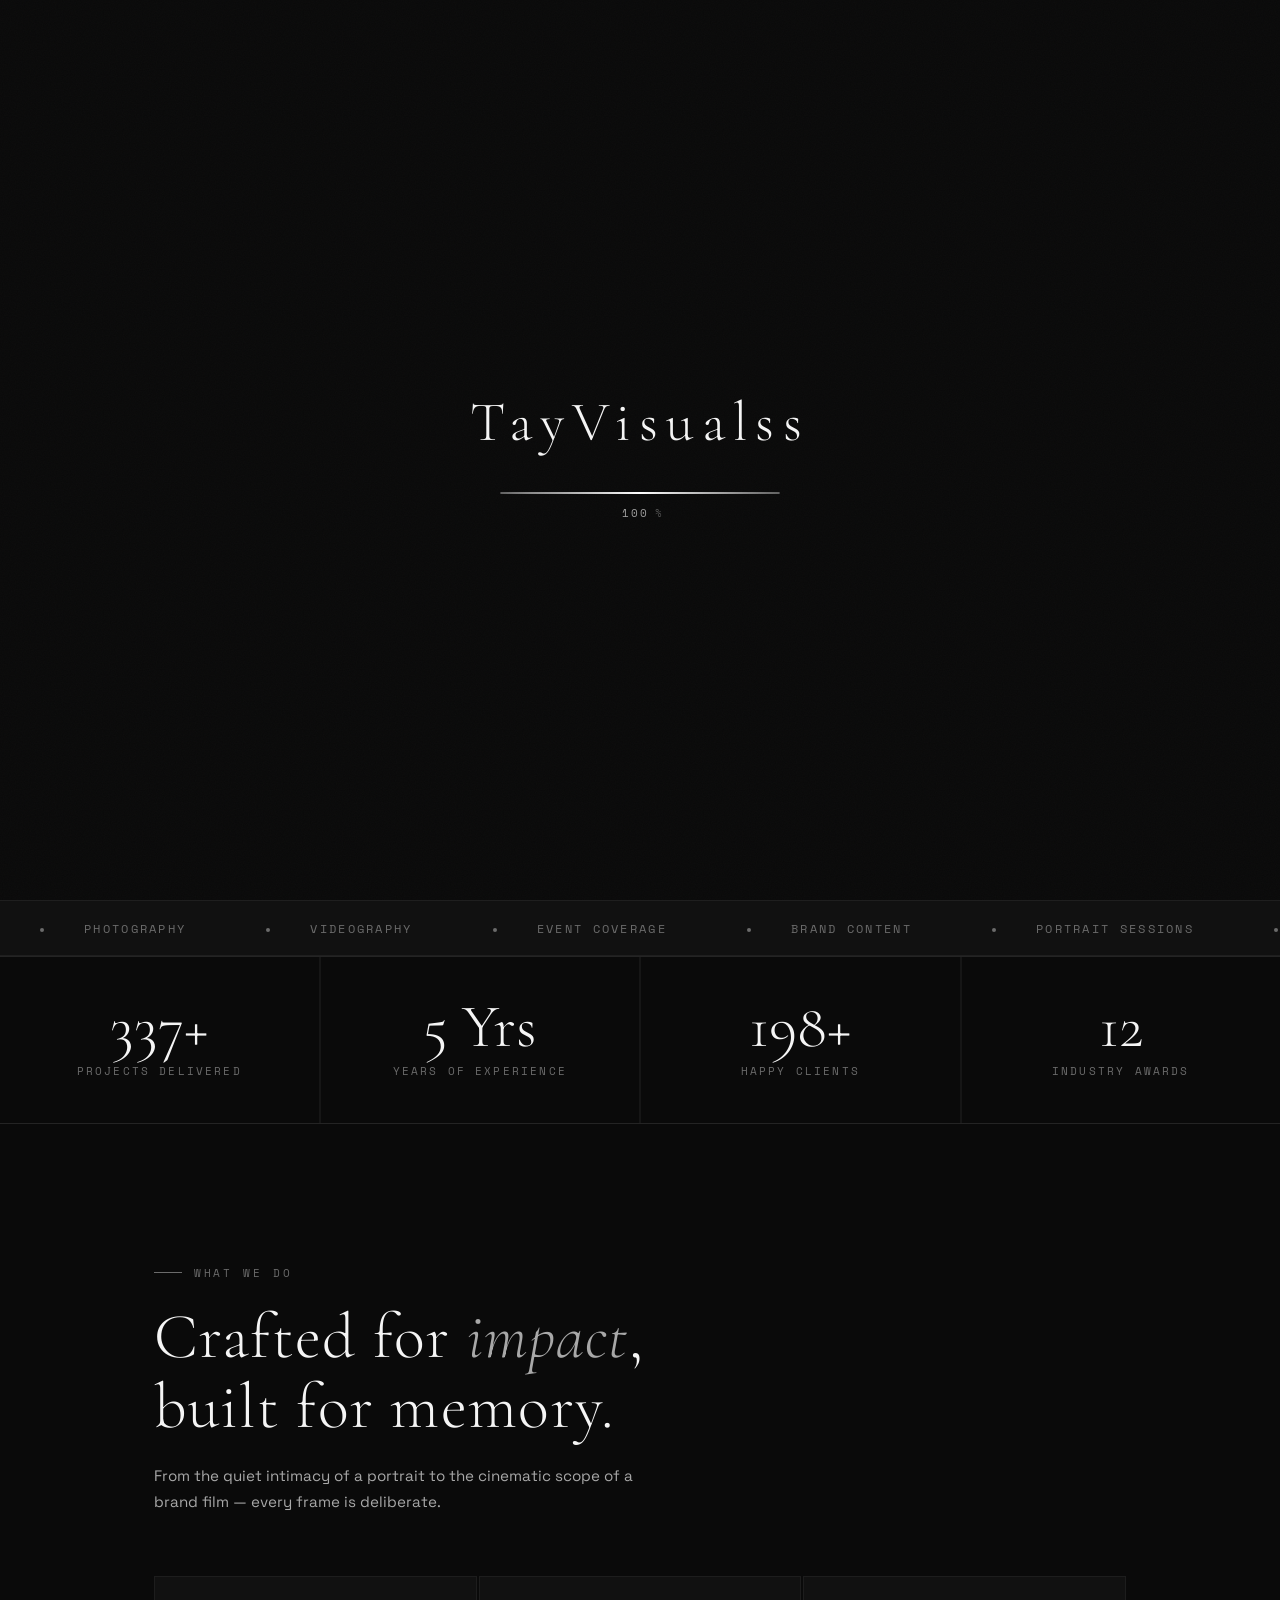
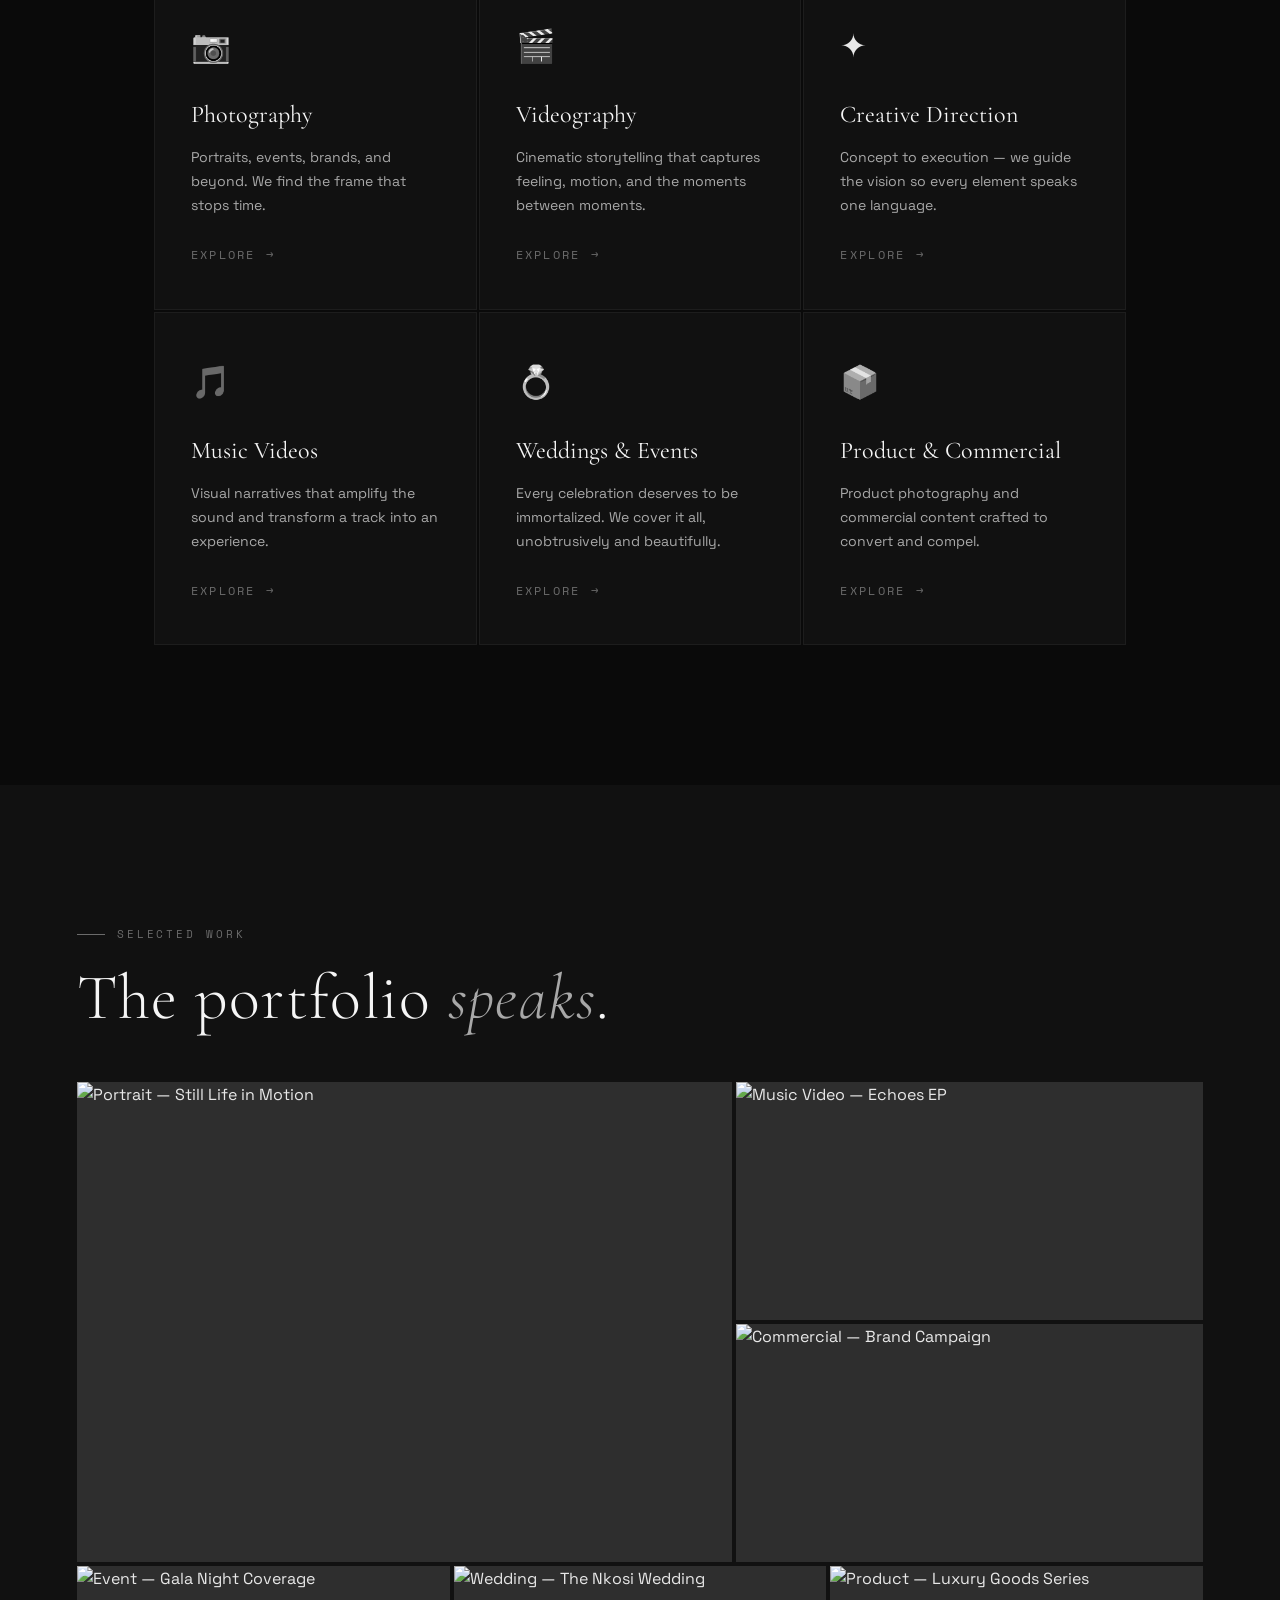
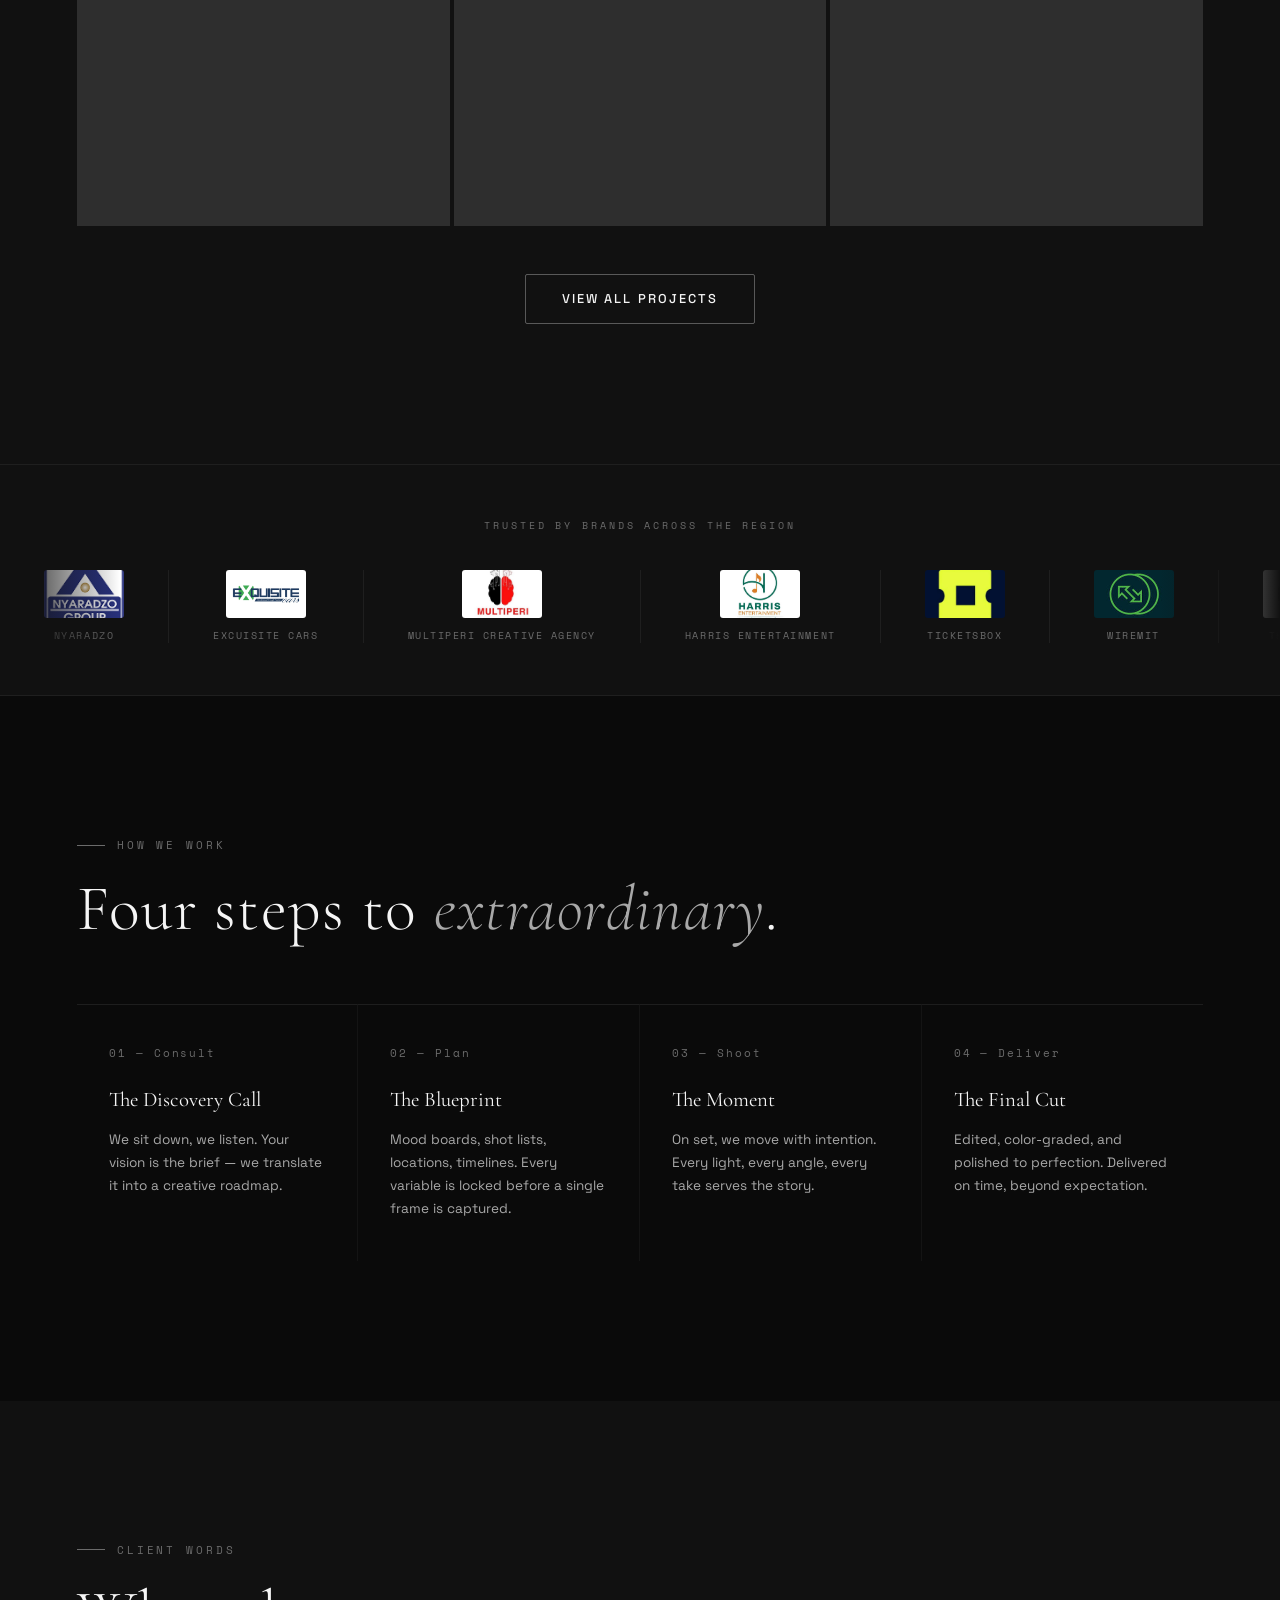
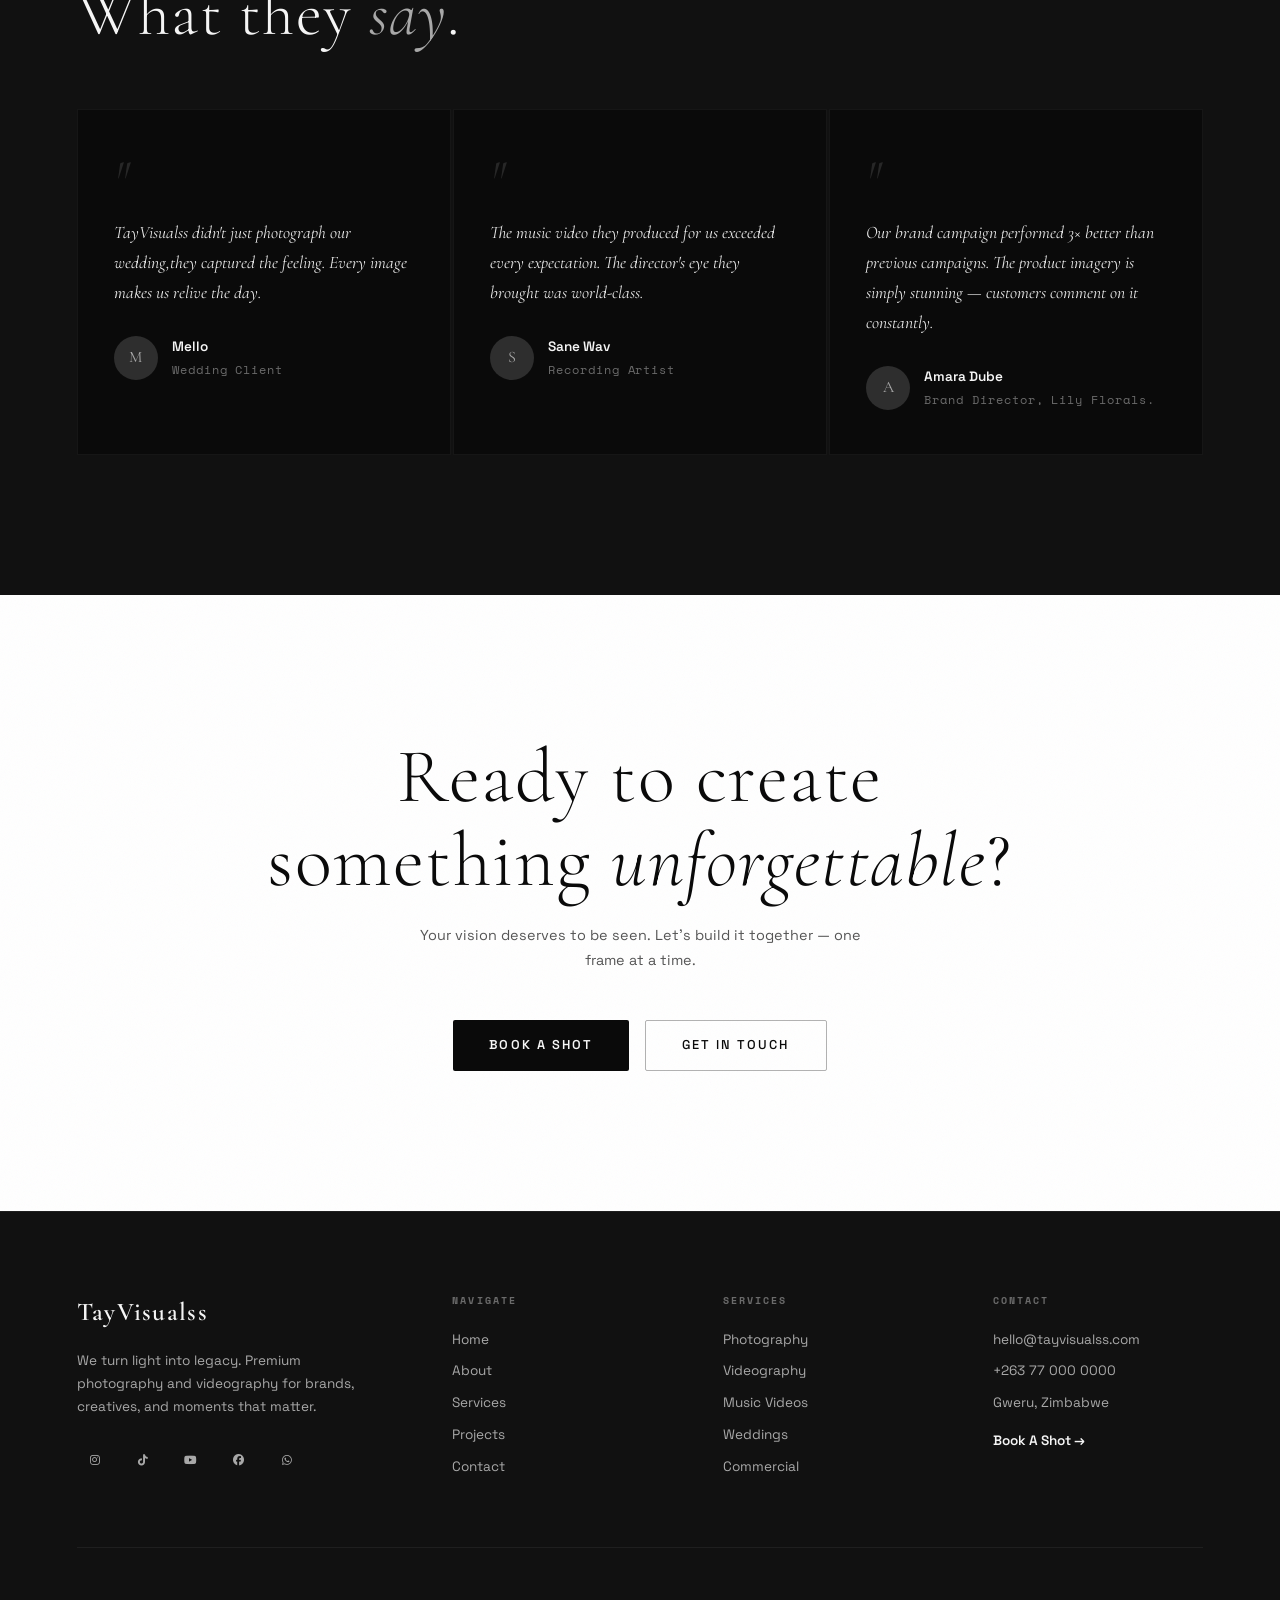
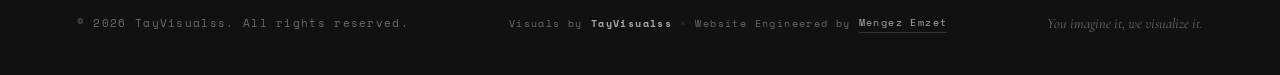
==== commit d8ae1c0c: "moved files" ====
--- a/tayvisualss/index.html
+++ b/tayvisualss/index.html
@@ -411,7 +411,7 @@
           </div>
           <div class="brand-item">
             <img src="images/excuisite.png" alt="Brand 2" class="brand-img" />
-            <span class="brand-name">EXCUISITE CARS</span>
+            <span class="brand-name">EXQUISITE CARS</span>
           </div>
           <div class="brand-item">
             <img src="images/multiperi.jpeg" alt="Brand 3" class="brand-img" />
@@ -571,7 +571,7 @@
         <h5>Contact</h5>
         <a href="mailto:hello@tayvisualss.com">hello@tayvisualss.com</a>
         <a href="#">+263 77 000 0000</a>
-        <a href="#">Bulawayo, Zimbabwe</a>
+        <a href="#">Gweru, Zimbabwe</a>
         <a href="#" data-page="book" style="margin-top:16px;color:var(--white);font-weight:600">Book A Shot →</a>
       </div>
     </div>
